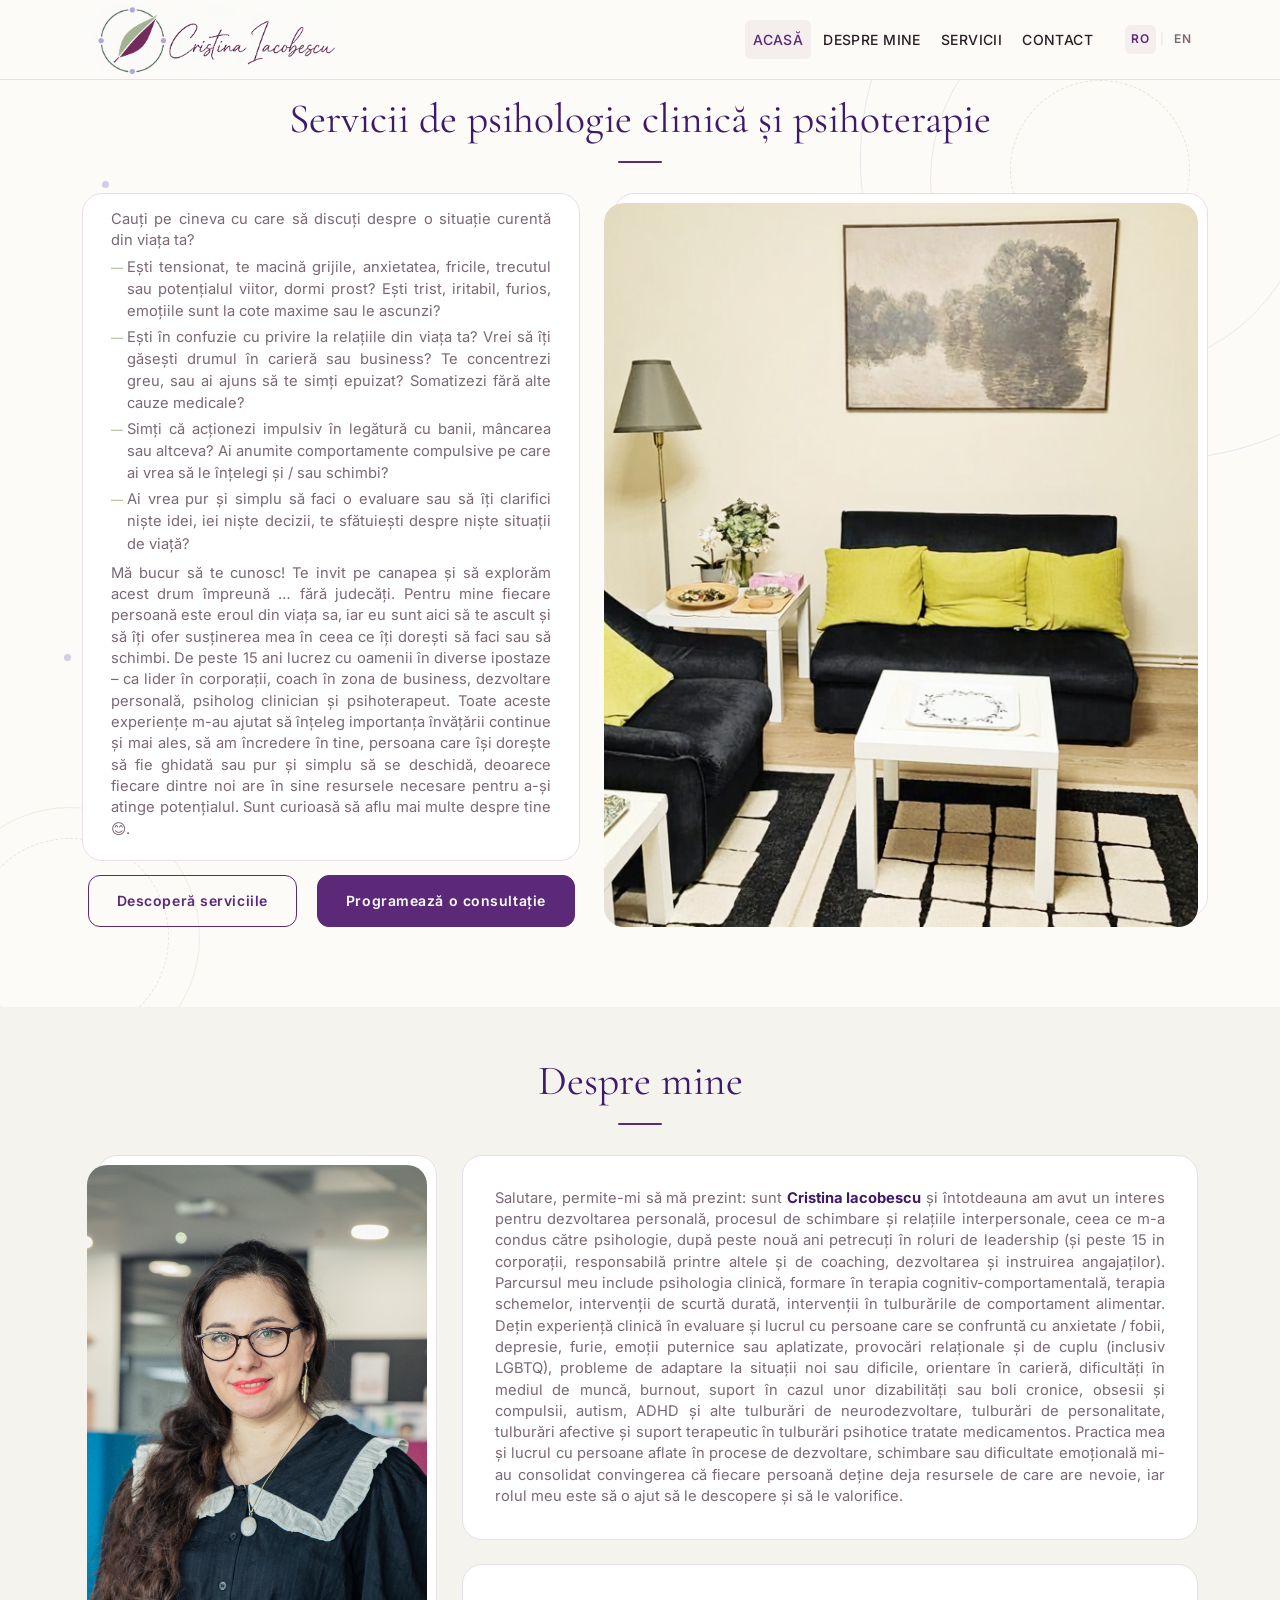
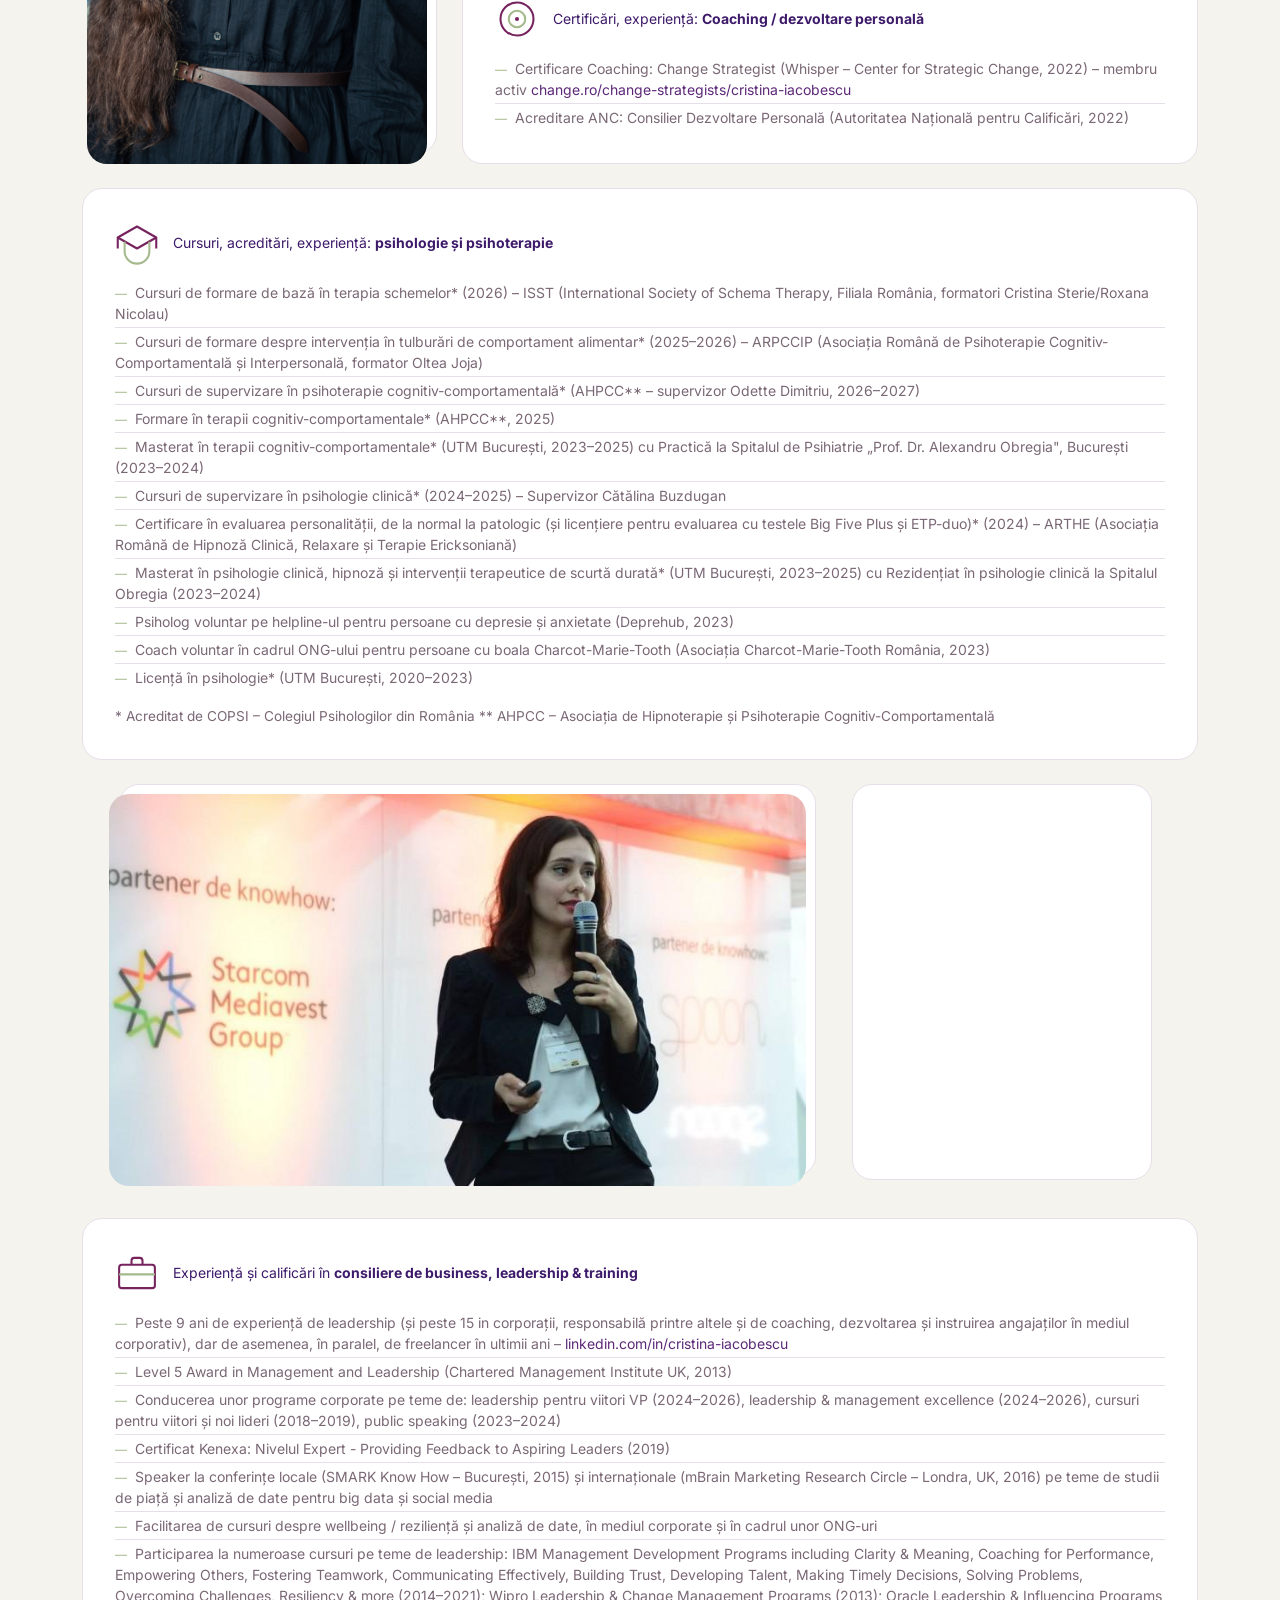
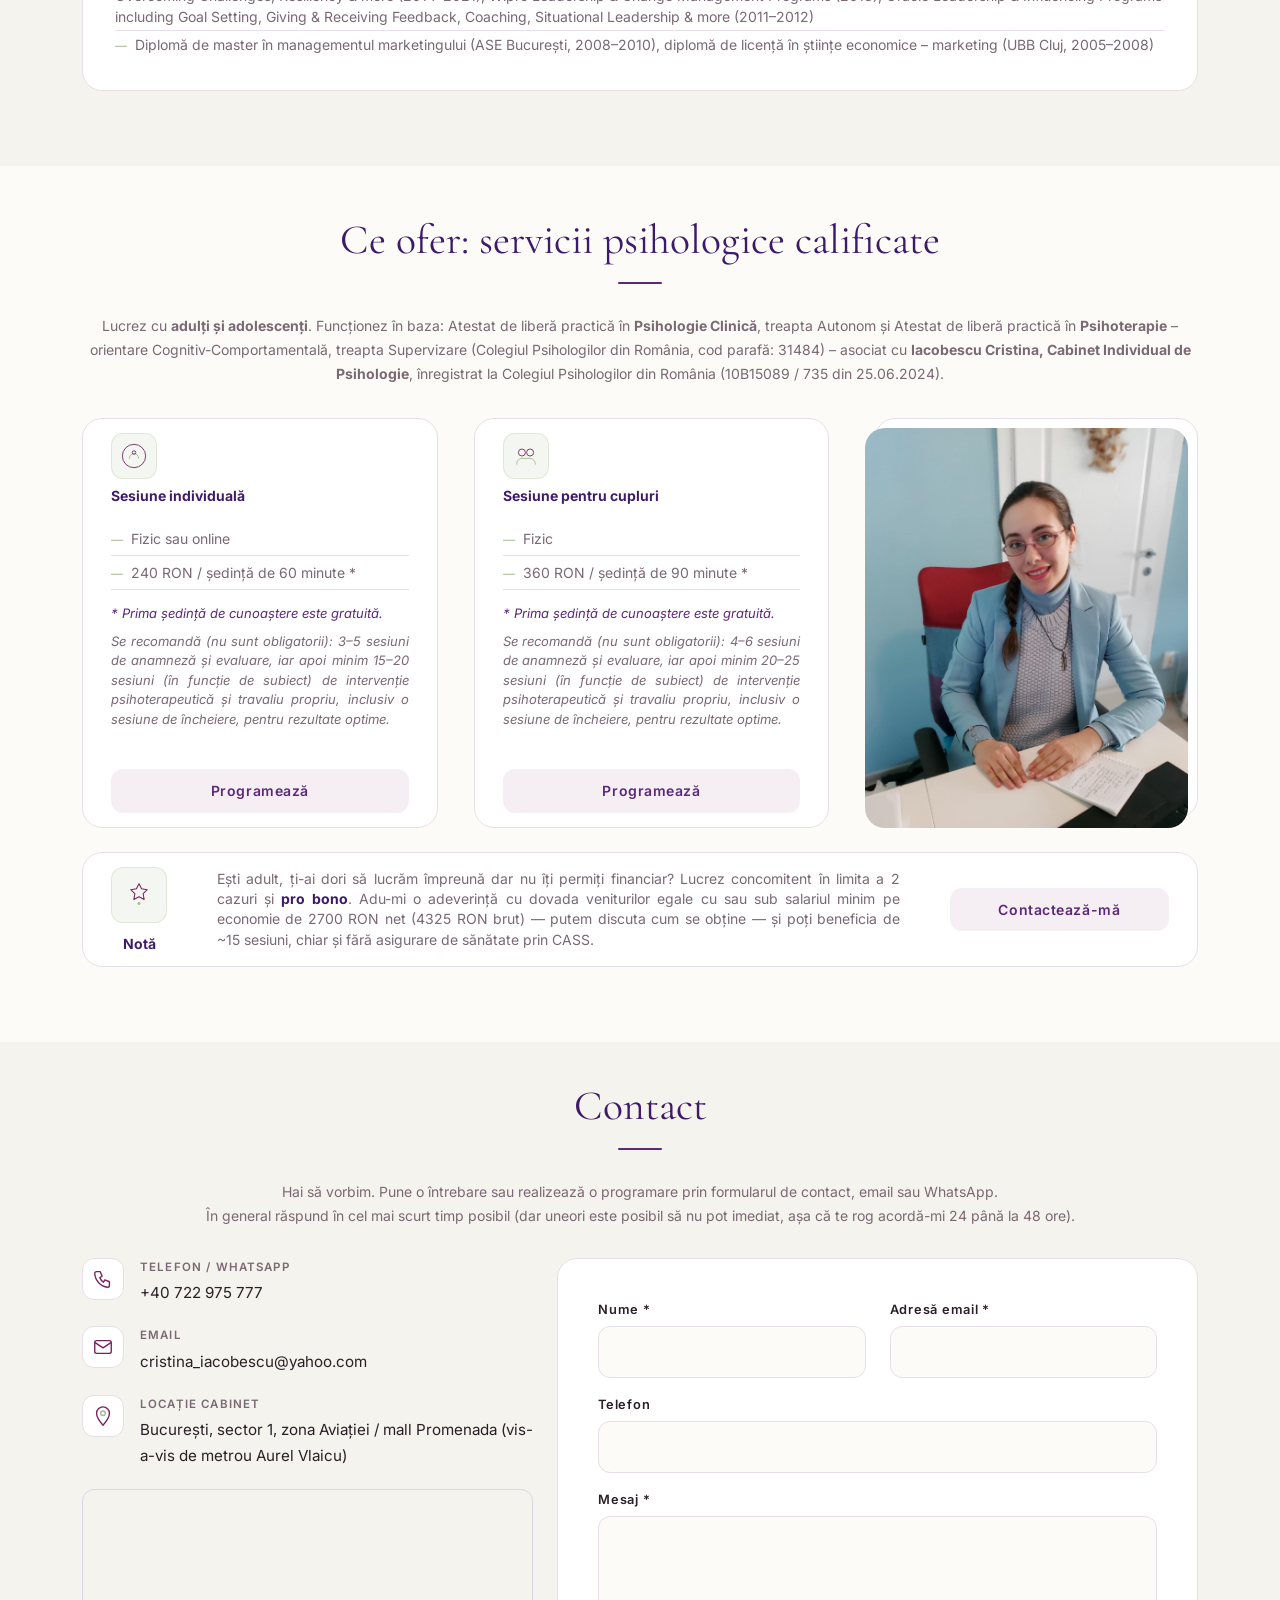
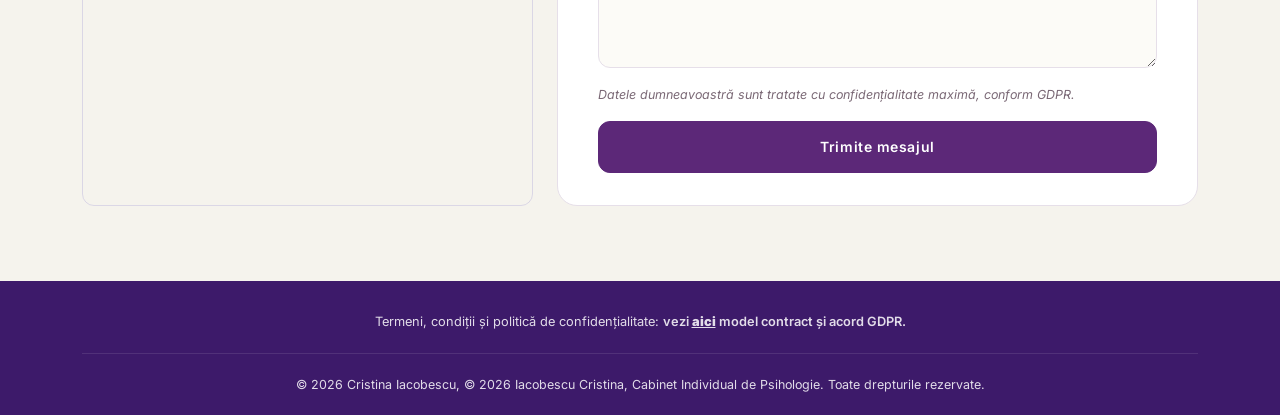
==== index.html @ 16b780fa "update" ====
<!DOCTYPE html>
<html lang="ro">
<head>
  <meta charset="UTF-8" />
  <meta name="viewport" content="width=device-width, initial-scale=1.0" />
  <meta name="description" content="Cristina Iacobescu — Psiholog Clinician & Psihoterapeut. Psihologie clinică, psihoterapie cognitiv-comportamentală, consiliere și evaluare psihologică." />
  <title>Cristina Iacobescu — Psiholog Clinician & Psihoterapeut</title>
  <link rel="preconnect" href="https://fonts.googleapis.com" />
  <link rel="preconnect" href="https://fonts.gstatic.com" crossorigin />
  <link href="https://fonts.googleapis.com/css2?family=Cormorant+Garamond:ital,wght@0,300;0,400;0,600;1,300;1,400&family=Inter:wght@300;400;500;600;700;800&display=swap" rel="stylesheet" />
  <link href="https://cdn.jsdelivr.net/npm/bootstrap@5.3.3/dist/css/bootstrap.min.css" rel="stylesheet" />
  <link rel="stylesheet" href="styles.css" />
</head>
<body data-lang="ro">

  <!-- ======== NAVBAR ======== -->
  <nav class="navbar navbar-expand-lg ci-navbar fixed-top" id="mainNav" aria-label="Main navigation">
    <div class="container">
      <!-- Brand -->
      <a class="navbar-brand ci-brand" href="#home" aria-label="Cristina Iacobescu — Home">
        <img src="pics/logo.png" alt="Cristina Iacobescu" class="ci-nav-logo" width="260" height="72" />
      </a>

      <!-- Mobile toggler -->
      <button class="navbar-toggler" type="button" data-bs-toggle="collapse"
              data-bs-target="#navMenu" aria-controls="navMenu"
              aria-expanded="false" aria-label="Toggle navigation">
        <span class="toggler-bar"></span>
        <span class="toggler-bar"></span>
        <span class="toggler-bar"></span>
      </button>

      <!-- Language switcher (mobile only, outside collapse) -->
      <div class="ci-lang-switcher ci-lang-switcher--mobile d-lg-none" role="group" aria-label="Language switcher">
        <button class="ci-lang-btn active" data-lang-target="ro" aria-pressed="true">RO</button>
        <span class="ci-lang-sep" aria-hidden="true">|</span>
        <button class="ci-lang-btn" data-lang-target="en" aria-pressed="false">EN</button>
      </div>

      <!-- Nav links -->
      <div class="collapse navbar-collapse" id="navMenu">
        <ul class="navbar-nav ms-auto align-items-lg-center gap-lg-1">
          <li class="nav-item"><a class="nav-link" href="#home" data-ro="Acasă" data-en="Home">Acasă</a></li>
          <li class="nav-item"><a class="nav-link" href="#about" data-ro="Despre Mine" data-en="About Me">Despre Mine</a></li>
          <li class="nav-item"><a class="nav-link" href="#services" data-ro="Servicii" data-en="Services">Servicii</a></li>
          <li class="nav-item"><a class="nav-link" href="#contact" data-ro="Contact" data-en="Contact">Contact</a></li>
        </ul>

        <!-- Language switcher (desktop only, inside collapse) -->
        <div class="ci-lang-switcher ms-lg-4 mt-3 mt-lg-0 d-none d-lg-flex" role="group" aria-label="Language switcher">
          <button class="ci-lang-btn active" data-lang-target="ro" aria-pressed="true">RO</button>
          <span class="ci-lang-sep" aria-hidden="true">|</span>
          <button class="ci-lang-btn" data-lang-target="en" aria-pressed="false">EN</button>
        </div>
      </div>
    </div>
  </nav>

  <!-- ======== HERO ======== -->
  <section id="home" class="ci-hero" aria-labelledby="heroHeading">
    <div class="ci-hero-bg-circles" aria-hidden="true">
      <span class="ci-circle ci-circle--lg"></span>
      <span class="ci-circle ci-circle--md"></span>
      <span class="ci-circle ci-circle--sm"></span>
      <span class="ci-dot ci-dot--1"></span>
      <span class="ci-dot ci-dot--2"></span>
      <span class="ci-dot ci-dot--3"></span>
      <span class="ci-dot ci-dot--4"></span>
    </div>

    <div class="container ci-hero-inner">
      <!-- Heading + divider (same pattern as other sections) -->
      <div class="ci-section-header text-center">
        <h1 class="ci-hero-tagline" id="heroHeading" data-ro="Servicii de psihologie clinică și psihoterapie" data-en="Clinical Psychology and Psychotherapy Services">Servicii de psihologie clinică și psihoterapie</h1>
        <div class="ci-section-divider" aria-hidden="true"></div>
      </div>

      <div class="row justify-content-center mt-0 ci-hero-row">
        <!-- Office photo — stretches to fill the full height of the left column (card + buttons) -->
        <div class="col-12 order-lg-2 d-flex flex-column ci-hero-photo-col" style="padding-top: 10px;">
          <div class="ci-portrait-wrap ci-portrait-wrap--wide ci-portrait-wrap--match ci-hero-photo-wrap flex-grow-1">
            <img
              src="pics/cabi/Cabinet_1 copy.jpg"
              alt="Cabinetul de psihologie Cristina Iacobescu — spațiu de consiliere"
              class="ci-portrait ci-portrait--color"
              width="400"
              loading="eager"
            />
            <span class="ci-portrait-ring" aria-hidden="true"></span>
          </div>
        </div>

        <!-- Text card + buttons in same column so photo height spans both -->
        <div class="col-12 order-lg-1 d-flex flex-column ci-hero-text-col">
          <div class="ci-card text-start flex-grow-1 ci-hero-card">
            <div class="ci-hero-text" lang="ro" data-lang-block="ro">
              <p>Cauți pe cineva cu care să discuți despre o situație curentă din viața ta?</p>
              <ul class="ci-hero-list">
                <li>Ești tensionat, te macină grijile, anxietatea, fricile, trecutul sau potențialul viitor, dormi prost? Ești trist, iritabil, furios, emoțiile sunt la cote maxime sau le ascunzi?</li>
                <li>Ești în confuzie cu privire la relațiile din viața ta? Vrei să îți găsești drumul în carieră sau business? Te concentrezi greu, sau ai ajuns să te simți epuizat? Somatizezi fără alte cauze medicale?</li>
                <li>Simți că acționezi impulsiv în legătură cu banii, mâncarea sau altceva? Ai anumite comportamente compulsive pe care ai vrea să le înțelegi și / sau schimbi?</li>
                <li>Ai vrea pur și simplu să faci o evaluare sau să îți clarifici niște idei, iei niște decizii, te sfătuiești despre niște situații de viață?</li>
              </ul>
              <p class="mt-3">Mă bucur să te cunosc! Te invit pe canapea și să explorăm acest drum împreună … fără judecăți. Pentru mine fiecare persoană este eroul din viața sa, iar eu sunt aici să te ascult și să îți ofer susținerea mea în ceea ce îți dorești să faci sau să schimbi. De peste 15 ani lucrez cu oamenii în diverse ipostaze – ca lider în corporații, coach în zona de business, dezvoltare personală, psiholog clinician și psihoterapeut. Toate aceste experiențe m-au ajutat să înțeleg importanța învățării continue și mai ales, să am încredere în tine, persoana care își dorește să fie ghidată sau pur și simplu să se deschidă, deoarece fiecare dintre noi are în sine resursele necesare pentru a-și atinge potențialul. Sunt curioasă să aflu mai multe despre tine 😊.</p>
            </div>
            <div class="ci-hero-text" lang="en" data-lang-block="en" style="display:none">
              <p>Looking for someone to talk to about a current situation in your life?</p>
              <ul class="ci-hero-list">
                <li>Are you tense, weighed down by worries, anxiety, fears, the past or a potential future, sleeping badly? Are you sad, irritable, angry, are your emotions running at their peak or do you hide them?</li>
                <li>Are you confused about the relationships in your life? Do you want to find your way in your career or business? Do you find it hard to concentrate, or have you ended up feeling exhausted? Do you experience physical symptoms with no other medical cause?</li>
                <li>Do you feel you act impulsively with money, food or something else? Do you have certain compulsive behaviours you would like to understand and / or change?</li>
                <li>Would you simply like to do an assessment or clarify some ideas, make some decisions, or get advice about some life situations?</li>
              </ul>
              <p class="mt-3">I'm delighted to meet you! I invite you to take a seat on the couch and let's explore this journey together … without judgement. For me, every person is the hero of their own life, and I am here to listen to you and offer my support in whatever you wish to do or change. For over 15 years I have been working with people in various roles – as a corporate leader, business coach, personal development coach, clinical psychologist and psychotherapist. All these experiences have helped me understand the importance of continuous learning and, above all, to have faith in you, the person who wants to be guided or simply to open up, because each of us already holds within ourselves the resources needed to reach our potential. I'm curious to learn more about you 😊.</p>
            </div>
          </div>
          <div class="ci-hero-actions text-center" style="margin-top:14px">
            <a href="#services" class="ci-btn ci-btn--ghost" data-ro="Descoperă serviciile" data-en="Explore services">Descoperă serviciile</a>
            <a href="#contact" class="ci-btn ci-btn--primary ms-3" data-ro="Programează o consultație" data-en="Book a Consultation">Programează o consultație</a>
          </div>
        </div>
      </div>
    </div>

    <!-- Decorative compass tick marks -->
    <div class="ci-compass-ring" aria-hidden="true"></div>
  </section>

  <!-- ======== ABOUT ======== -->
  <section id="about" class="ci-section ci-section--light" aria-labelledby="aboutHeading">
    <div class="container">
      <div class="ci-section-header text-center">
        <h2 id="aboutHeading" data-ro="Despre mine" data-en="About Me">Despre mine</h2>
        <div class="ci-section-divider" aria-hidden="true"></div>
      </div>

      <div class="row gy-4 align-items-start align-items-md-stretch">
        <!-- Portrait photo -->
        <div class="col-12 col-md-4 col-lg-4 text-center order-1 order-md-1 d-md-flex flex-md-column align-items-md-center">
          <div class="ci-portrait-wrap ci-portrait-wrap--ring-top ci-portrait-wrap--full-mobile ci-portrait-wrap--match-md">
            <img
              src="pics/me/MCC Photo Shoot-240221IMG_0291-Enhanced-NR.jpg"
              alt="Cristina Iacobescu — psiholog clinician și psihoterapeut"
              class="ci-portrait ci-portrait--color"
              width="400"
              loading="lazy"
            />
            <span class="ci-portrait-ring" aria-hidden="true"></span>
          </div>
        </div>

        <!-- Intro card + coaching card (right column) -->
        <div class="col-12 col-md-8 col-lg-8 order-2 order-md-2 d-md-flex flex-md-column align-items-md-center">
          <div class="ci-card">
            <p class="ci-card-body" lang="ro" data-lang-block="ro">Salutare, permite-mi să mă prezint: sunt <strong style="color: var(--ci-plum);">Cristina Iacobescu</strong> și întotdeauna am avut un interes pentru dezvoltarea personală, procesul de schimbare și relațiile interpersonale, ceea ce m-a condus către psihologie, după peste nouă ani petrecuți în roluri de leadership (și peste 15 in corporații, responsabilă printre altele și de coaching, dezvoltarea și instruirea angajaților). Parcursul meu include psihologia clinică, formare în terapia cognitiv-comportamentală, terapia schemelor, intervenții de scurtă durată, intervenții în tulburările de comportament alimentar. Dețin experiență clinică în evaluare și lucrul cu persoane care se confruntă cu anxietate / fobii, depresie, furie, emoții puternice sau aplatizate, provocări relaționale și de cuplu (inclusiv LGBTQ), probleme de adaptare la situații noi sau dificile, orientare în carieră, dificultăți în mediul de muncă, burnout, suport în cazul unor dizabilități sau boli cronice, obsesii și compulsii, autism, ADHD și alte tulburări de neurodezvoltare, tulburări de personalitate, tulburări afective și suport terapeutic în tulburări psihotice tratate medicamentos. Practica mea și lucrul cu persoane aflate în procese de dezvoltare, schimbare sau dificultate emoțională mi-au consolidat convingerea că fiecare persoană deține deja resursele de care are nevoie, iar rolul meu este să o ajut să le descopere și să le valorifice.</p>
            <p class="ci-card-body" lang="en" data-lang-block="en" style="display:none">Hello, allow me to introduce myself: I am <strong style="color: var(--ci-plum);">Cristina Iacobescu</strong>, and I have always had a deep interest in personal development, the process of change and interpersonal relationships — an interest that led me to psychology after more than nine years in leadership roles (and over 15 years in the corporate world, where I was responsible, among other things, for coaching, employee development and training). My background includes clinical psychology, training in cognitive-behavioural therapy, schema therapy, short-term interventions, and interventions for eating disorders. I hold clinical experience in assessment and working with people facing anxiety / phobias, depression, anger, intense or flattened emotions, relationship and couple challenges (including LGBTQ), difficulties adapting to new or challenging situations, career guidance, workplace difficulties, burnout, support in living with disabilities or chronic illness, obsessions and compulsions, autism, ADHD and other neurodevelopmental disorders, personality disorders, affective disorders, and therapeutic support in medically treated psychotic disorders. My practice and my work with people going through processes of growth, change or emotional difficulty have reinforced my belief that every person already holds within themselves the resources they need — and that my role is to help them discover and make the most of those resources.</p>

          </div>

          <!-- Coaching / personal development (separate card, right column under intro) -->
          <div class="ci-card ci-card--info mt-4">
            <div class="ci-card-head">
              <div class="ci-card-icon" aria-hidden="true">
                <svg viewBox="0 0 32 32" fill="none"><circle cx="16" cy="16" r="12" stroke="#76235E" stroke-width="1.5"/><circle cx="16" cy="16" r="6" stroke="#A4B98C" stroke-width="1.5"/><circle cx="16" cy="16" r="1.5" fill="#76235E"/></svg>
              </div>
              <h3><span data-lang-block="ro">Certificări, experiență: <strong>Coaching / dezvoltare personală</strong></span><span data-lang-block="en" style="display:none">Certifications, experience: <strong>Coaching / personal development</strong></span></h3>
            </div>
            <ul class="ci-list">
              <li><span data-lang-block="ro">Certificare Coaching: Change Strategist (Whisper – Center for Strategic Change, 2022) – membru activ</span><span data-lang-block="en" style="display:none">Coaching certification: Change Strategist (Whisper – Center for Strategic Change, 2022) – active member</span> <a href="https://change.ro/change-strategists/cristina-iacobescu/" target="_blank" rel="noopener noreferrer">change.ro/change-strategists/cristina-iacobescu</a></li>
              <li><span data-lang-block="ro">Acreditare ANC: Consilier Dezvoltare Personală (Autoritatea Națională pentru Calificări, 2022)</span><span data-lang-block="en" style="display:none">ANC accreditation: Personal Development Counsellor (National Authority for Qualifications, 2022)</span></li>
            </ul>
          </div>
        </div>

        <!-- Certifications, courses & experience — full width -->
        <div class="col-12 order-4 order-md-3">
          <div class="ci-card ci-card--info">
            <!-- Icon + title on one line -->
            <div class="ci-card-head">
              <div class="ci-card-icon" aria-hidden="true">
                <svg viewBox="0 0 32 32" fill="none"><path d="M16 4L2 12l14 8 14-8-14-8z" stroke="#76235E" stroke-width="1.5" stroke-linejoin="round"/><path d="M2 12v8M30 12v8" stroke="#76235E" stroke-width="1.5"/><path d="M7 15v7a9 9 0 0018 0v-7" stroke="#A4B98C" stroke-width="1.5" stroke-linejoin="round"/></svg>
              </div>
              <h3><span data-lang-block="ro">Cursuri, acreditări, experiență: <strong>psihologie și psihoterapie</strong></span><span data-lang-block="en" style="display:none">Courses, accreditations, experience: <strong>Psychology and Psychotherapy</strong></span></h3>
            </div>

            <!-- Psychology -->
            <ul class="ci-list">
              <li><span data-lang-block="ro">Cursuri de formare de bază în terapia schemelor* (2026) – ISST (International Society of Schema Therapy, Filiala România, formatori Cristina Sterie/Roxana Nicolau)</span><span data-lang-block="en" style="display:none">Basic training courses in Schema Therapy* (2026) – ISST (International Society of Schema Therapy, Romania Branch, trainers Cristina Sterie/Roxana Nicolau)</span></li>
              <li><span data-lang-block="ro">Cursuri de formare despre intervenția în tulburări de comportament alimentar* (2025–2026) – ARPCCIP (Asociația Română de Psihoterapie Cognitiv-Comportamentală și Interpersonală, formator Oltea Joja)</span><span data-lang-block="en" style="display:none">Training courses on interventions for eating disorders* (2025–2026) – ARPCCIP (Romanian Association of Cognitive-Behavioural and Interpersonal Psychotherapy, trainer Oltea Joja)</span></li>
              <li><span data-lang-block="ro">Cursuri de supervizare în psihoterapie cognitiv-comportamentală* (AHPCC** – supervizor Odette Dimitriu, 2026–2027)</span><span data-lang-block="en" style="display:none">Supervision in Cognitive-Behavioural Psychotherapy* (AHPCC** – supervisor Odette Dimitriu, 2026–2027)</span></li>
              <li><span data-lang-block="ro">Formare în terapii cognitiv-comportamentale* (AHPCC**, 2025)</span><span data-lang-block="en" style="display:none">Training in Cognitive-Behavioural Therapies* (AHPCC**, 2025)</span></li>
              <li><span data-lang-block="ro">Masterat în terapii cognitiv-comportamentale* (UTM București, 2023–2025) cu Practică la Spitalul de Psihiatrie „Prof. Dr. Alexandru Obregia", București (2023–2024)</span><span data-lang-block="en" style="display:none">Master's degree in Cognitive-Behavioural Therapies* (UTM Bucharest, 2023–2025) with a placement at "Prof. Dr. Alexandru Obregia" Psychiatric Hospital, Bucharest (2023–2024)</span></li>
              <li><span data-lang-block="ro">Cursuri de supervizare în psihologie clinică* (2024–2025) – Supervizor Cătălina Buzdugan</span><span data-lang-block="en" style="display:none">Supervision in Clinical Psychology* (2024–2025) – supervisor Cătălina Buzdugan</span></li>
              <li><span data-lang-block="ro">Certificare în evaluarea personalității, de la normal la patologic (și licențiere pentru evaluarea cu testele Big Five Plus și ETP-duo)* (2024) – ARTHE (Asociația Română de Hipnoză Clinică, Relaxare și Terapie Ericksoniană)</span><span data-lang-block="en" style="display:none">Certification in personality assessment, from normal to pathological (and licensing for assessment with the Big Five Plus and ETP-duo tests)* (2024) – ARTHE (Romanian Association of Clinical Hypnosis, Relaxation and Ericksonian Therapy)</span></li>
              <li><span data-lang-block="ro">Masterat în psihologie clinică, hipnoză și intervenții terapeutice de scurtă durată* (UTM București, 2023–2025) cu Rezidențiat în psihologie clinică la Spitalul Obregia (2023–2024)</span><span data-lang-block="en" style="display:none">Master's degree in Clinical Psychology, Hypnosis and Short-Term Therapeutic Interventions* (UTM Bucharest, 2023–2025) with a Clinical Psychology residency at Obregia Hospital (2023–2024)</span></li>
              <li><span data-lang-block="ro">Psiholog voluntar pe helpline-ul pentru persoane cu depresie și anxietate (Deprehub, 2023)</span><span data-lang-block="en" style="display:none">Volunteer psychologist on the helpline for people with depression and anxiety (Deprehub, 2023)</span></li>
              <li><span data-lang-block="ro">Coach voluntar în cadrul ONG-ului pentru persoane cu boala Charcot-Marie-Tooth (Asociația Charcot-Marie-Tooth România, 2023)</span><span data-lang-block="en" style="display:none">Volunteer coach for the NGO supporting people with Charcot-Marie-Tooth disease (Charcot-Marie-Tooth Association Romania, 2023)</span></li>
              <li><span data-lang-block="ro">Licență în psihologie* (UTM București, 2020–2023)</span><span data-lang-block="en" style="display:none">Bachelor's degree in Psychology* (UTM Bucharest, 2020–2023)</span></li>
            </ul>
            <p class="ci-card-body mt-3" style="font-size:0.85rem;color:var(--ci-text-muted);">
              <span data-lang-block="ro">* Acreditat de COPSI – Colegiul Psihologilor din România<br class="ci-footnote-break"> ** AHPCC – Asociația de Hipnoterapie și Psihoterapie Cognitiv-Comportamentală</span>
              <span data-lang-block="en" style="display:none">* accredited by COPSI – Romanian College of Psychologists<br class="ci-footnote-break"> ** AHPCC – Association of Hypnotherapy and Cognitive-Behavioural Psychotherapy</span>
            </p>
          </div>
        </div>

        <!-- Badge (left) — framed like a portrait -->
        <div class="col-12 col-md-4 d-flex align-items-start order-3 order-md-5 justify-content-center justify-content-md-start align-items-md-start">
          <div class="ci-portrait-wrap ci-portrait-wrap--ring-top ci-badge-wrap">
            <iframe
              src="https://www.verificapsiholog.ro/api/psiholog-badge/31484"
              width="300"
              height="396"
              frameborder="0"
              scrolling="no"
              title="Psiholog activ – Iacobescu Cristina"
              style="border:none;border-radius:var(--ci-radius-lg);overflow:hidden;max-width:100%;display:block;position:relative;z-index:1;"
              loading="lazy"
            ></iframe>
            <span class="ci-portrait-ring" aria-hidden="true"></span>
          </div>
        </div>

        <!-- Second portrait photo — natural size, right-aligned, rounded corners -->
        <div class="col-12 col-md-8 align-items-start order-5 order-md-4" style="text-align:left;">
          <div class="ci-portrait-wrap ci-portrait-wrap--ring-top ci-landscape-wrap" style="max-width:697px;">
            <img
              src="pics/me/1711135447529.jpg"
              alt="Cristina Iacobescu — consiliere business, leadership și training"
              class="ci-portrait ci-portrait--color"
              width="400"
              loading="lazy"
            />
            <span class="ci-portrait-ring" aria-hidden="true"></span>
          </div>
        </div>

        <!-- Business, leadership & training (separate card) -->
        <div class="col-12 align-self-start order-6 order-md-6">
          <div class="ci-card ci-card--info">
            <div class="ci-card-head">
              <div class="ci-card-icon" aria-hidden="true">
                <svg viewBox="0 0 32 32" fill="none"><rect x="3" y="10" width="26" height="17" rx="2" stroke="#76235E" stroke-width="1.5"/><path d="M12 10V7a2 2 0 012-2h4a2 2 0 012 2v3" stroke="#76235E" stroke-width="1.5"/><path d="M3 17h26" stroke="#A4B98C" stroke-width="1.5"/></svg>
              </div>
              <h3><span data-lang-block="ro">Experiență și calificări în <strong>consiliere de business, leadership &amp; training</strong></span><span data-lang-block="en" style="display:none">Experience and qualifications in <strong>business, leadership &amp; training counselling</strong></span></h3>
            </div>

            <ul class="ci-list">
              <li><span data-lang-block="ro">Peste 9 ani de experiență de leadership (și peste 15 in corporații, responsabilă printre altele și de coaching, dezvoltarea și instruirea angajaților în mediul corporativ), dar de asemenea, în paralel, de freelancer în ultimii ani</span><span data-lang-block="en" style="display:none">Over 9 years of leadership experience (and over 15 years in the corporate world, where I was responsible, among other things, for coaching, employee development and training), and in parallel, as a freelancer in recent years</span> – <a href="https://www.linkedin.com/in/cristina-iacobescu/" target="_blank" rel="noopener noreferrer">linkedin.com/in/cristina-iacobescu</a></li>
              <li>Level 5 Award in Management and Leadership (Chartered Management Institute UK, 2013)</li>
              <li><span data-lang-block="ro">Conducerea unor programe corporate pe teme de: leadership pentru viitori VP (2024–2026), leadership &amp; management excellence (2024–2026), cursuri pentru viitori și noi lideri (2018–2019), public speaking (2023–2024)</span><span data-lang-block="en" style="display:none">Leading corporate programmes on: leadership for future VPs (2024–2026), leadership &amp; management excellence (2024–2026), courses for future and new leaders (2018–2019), public speaking (2023–2024)</span></li>
              <li><span data-lang-block="ro">Certificat Kenexa: Nivelul Expert - Providing Feedback to Aspiring Leaders (2019)</span><span data-lang-block="en" style="display:none">Kenexa certificate: Expert Level - Providing Feedback to Aspiring Leaders (2019)</span></li>
              <li><span data-lang-block="ro">Speaker la conferințe locale (SMARK Know How – București, 2015) și internaționale (mBrain Marketing Research Circle – Londra, UK, 2016) pe teme de studii de piață și analiză de date pentru big data și social media</span><span data-lang-block="en" style="display:none">Speaker at local (SMARK Know How – Bucharest, 2015) and international conferences (mBrain Marketing Research Circle – London, UK, 2016) on market research and data analysis for big data and social media</span></li>
              <li><span data-lang-block="ro">Facilitarea de cursuri despre wellbeing / reziliență și analiză de date, în mediul corporate și în cadrul unor ONG-uri</span><span data-lang-block="en" style="display:none">Facilitating courses on wellbeing / resilience and data analysis, in corporate settings and for NGOs</span></li>
              <li><span data-lang-block="ro">Participarea la numeroase cursuri pe teme de leadership:</span><span data-lang-block="en" style="display:none">Participation in numerous leadership courses:</span> IBM Management Development Programs including Clarity &amp; Meaning, Coaching for Performance, Empowering Others, Fostering Teamwork, Communicating Effectively, Building Trust, Developing Talent, Making Timely Decisions, Solving Problems, Overcoming Challenges, Resiliency &amp; more (2014–2021); Wipro Leadership &amp; Change Management Programs (2013); Oracle Leadership &amp; Influencing Programs including Goal Setting, Giving &amp; Receiving Feedback, Coaching, Situational Leadership &amp; more (2011–2012)</li>
              <li><span data-lang-block="ro">Diplomă de master în managementul marketingului (ASE București, 2008–2010), diplomă de licență în științe economice – marketing (UBB Cluj, 2005–2008)</span><span data-lang-block="en" style="display:none">Master's degree in Marketing Management (Bucharest University of Economic Studies, 2008–2010), bachelor's degree in Economic Sciences – Marketing (Babeș-Bolyai University, Cluj, 2005–2008)</span></li>
            </ul>
          </div>
        </div>


      </div>
    </div>
  </section>

  <!-- ======== SERVICES ======== -->
  <section id="services" class="ci-section" aria-labelledby="servicesHeading">
    <div class="container">
      <div class="ci-section-header text-center">
        <h2 id="servicesHeading" data-ro="Ce ofer: servicii psihologice calificate" data-en="What I Offer: Qualified Psychological Services">Ce ofer: servicii psihologice calificate</h2>
        <div class="ci-section-divider" aria-hidden="true"></div>
        <p class="ci-section-intro" data-lang-block="ro">Lucrez cu <strong>adulți și adolescenți</strong>. Funcționez în baza: Atestat de liberă practică în <strong>Psihologie Clinică</strong>, treapta Autonom și Atestat de liberă practică în <strong>Psihoterapie</strong> – orientare Cognitiv-Comportamentală, treapta Supervizare (Colegiul Psihologilor din România, cod parafă: 31484) – asociat cu <strong>Iacobescu Cristina, Cabinet Individual de Psihologie</strong>, înregistrat la Colegiul Psihologilor din România (10B15089 / 735 din 25.06.2024).</p>
        <p class="ci-section-intro" data-lang-block="en" style="display:none">I work with <strong>adults and adolescents</strong>. I practice under: Licence to practise <strong>Clinical Psychology</strong>, Autonomous Level, and Licence to practise <strong>Psychotherapy</strong> – Cognitive-Behavioural orientation, Supervision Level (Romanian Board of Psychologists, stamp code: 31484) – affiliated with <strong>Iacobescu Cristina, Individual Psychology Practice</strong>, registered with the Romanian Board of Psychologists (10B15089 / 735, 25.06.2024).</p>
      </div>

      <div class="row gy-4 mt-2 align-items-stretch ci-services-row">

        <!-- Card 1 — Sesiune individuală -->
        <div class="col-12 col-lg-4 ci-services-price-col order-1">
          <div class="ci-service-card h-100">
            <div class="ci-service-icon" aria-hidden="true">
              <svg viewBox="0 0 48 48" fill="none"><circle cx="24" cy="24" r="20" stroke="#76235E" stroke-width="1.5"/><path d="M16 28c0-4.418 3.582-8 8-8s8 3.582 8 8" stroke="#A4B98C" stroke-width="1.5" stroke-linecap="round"/><circle cx="24" cy="18" r="3" stroke="#76235E" stroke-width="1.5"/></svg>
            </div>
            <h3 class="ci-service-title" data-ro="Sesiune individuală" data-en="Individual Session">Sesiune individuală</h3>
            <ul class="ci-list" style="margin-top:8px">
              <li data-ro="Fizic sau online" data-en="In person or online">Fizic sau online</li>
              <li data-ro="240 RON / ședință de 60 minute *" data-en="240 RON / 60-minute session *">240 RON / ședință de 60 minute *</li>
              <li class="ci-price-note" data-ro="* Prima ședință de cunoaștere este gratuită." data-en="* The first introductory session is free.">* Prima ședință de cunoaștere este gratuită.</li>
              <li class="ci-price-note" data-ro="Se recomandă (nu sunt obligatorii): 3⁠–⁠5 sesiuni de anamneză și evaluare, iar apoi minim 15⁠–⁠20 sesiuni (în funcție de subiect) de intervenție psihoterapeutică și travaliu propriu, inclusiv o sesiune de încheiere, pentru rezultate optime." data-en="Recommendation (not mandatory): 3⁠–⁠5 anamnesis and assessment sessions are useful, followed by a minimum of 15⁠–⁠20 psychotherapeutic intervention sessions and self-work (depending on the topic, including a closing session) for optimal results.">Se recomandă (nu sunt obligatorii): 3⁠–⁠5 sesiuni de anamneză și evaluare, iar apoi minim 15⁠–⁠20 sesiuni (în funcție de subiect) de intervenție psihoterapeutică și travaliu propriu, inclusiv o sesiune de încheiere, pentru rezultate optime.</li>
            </ul>
            <a href="#contact" class="ci-btn ci-btn--soft mt-auto" data-ro="Programează" data-en="Book now">Programează</a>
          </div>
        </div>

        <!-- Card 2 — Sesiune pentru cupluri -->
        <div class="col-12 col-lg-4 ci-services-price-col order-2">
          <div class="ci-service-card h-100">
            <div class="ci-service-icon" aria-hidden="true">
              <svg viewBox="0 0 48 48" fill="none"><circle cx="17" cy="18" r="6" stroke="#76235E" stroke-width="1.5"/><circle cx="31" cy="18" r="6" stroke="#76235E" stroke-width="1.5"/><path d="M8 38c0-5.523 4.029-10 9-10h14c4.971 0 9 4.477 9 10" stroke="#A4B98C" stroke-width="1.5" stroke-linecap="round"/></svg>
            </div>
            <h3 class="ci-service-title" data-ro="Sesiune pentru cupluri" data-en="Couples Session">Sesiune pentru cupluri</h3>
            <ul class="ci-list" style="margin-top:8px">
              <li data-ro="Fizic" data-en="In person">Fizic</li>
              <li data-ro="360 RON / ședință de 90 minute *" data-en="360 RON / 90-minute session *">360 RON / ședință de 90 minute *</li>
              <li class="ci-price-note" data-ro="* Prima ședință de cunoaștere este gratuită." data-en="* The first introductory session is free.">* Prima ședință de cunoaștere este gratuită.</li>
              <li class="ci-price-note" data-ro="Se recomandă (nu sunt obligatorii): 4⁠–⁠6 sesiuni de anamneză și evaluare, iar apoi minim 20⁠–⁠25 sesiuni (în funcție de subiect) de intervenție psihoterapeutică și travaliu propriu, inclusiv o sesiune de încheiere, pentru rezultate optime." data-en="Recommendation (not mandatory): 4⁠–⁠6 anamnesis and assessment sessions are useful, followed by a minimum of 20⁠–⁠25 psychotherapeutic intervention sessions and self-work (depending on the topic, including a closing session) for optimal results.">Se recomandă (nu sunt obligatorii): 4⁠–⁠6 sesiuni de anamneză și evaluare, iar apoi minim 20⁠–⁠25 sesiuni (în funcție de subiect) de intervenție psihoterapeutică și travaliu propriu, inclusiv o sesiune de încheiere, pentru rezultate optime.</li>
            </ul>
            <a href="#contact" class="ci-btn ci-btn--soft mt-auto" data-ro="Programează" data-en="Book now">Programează</a>
          </div>
        </div>

        <!-- Card 3 — Notă (pro bono) -->
        <div class="col-12 col-lg-12 ci-services-nota-col order-4">
          <div class="ci-service-card h-100 ci-service-card--nota">
            <div class="ci-nota-col-header">
              <div class="ci-service-icon" aria-hidden="true">
                <svg viewBox="0 0 48 48" fill="none"><path d="M24 8l3.6 7.3 8.1 1.2-5.85 5.7 1.38 8.05L24 26.5l-7.23 3.75 1.38-8.05L12.3 16.5l8.1-1.2z" stroke="#76235E" stroke-width="1.5" stroke-linejoin="round"/><circle cx="24" cy="36" r="2" fill="#A4B98C"/></svg>
              </div>
              <h3 class="ci-service-title">
                <span data-lang-block="ro">Notă</span>
                <span data-lang-block="en" style="display:none">Note</span>
              </h3>
            </div>
            <div class="ci-nota-col-text">
              <p class="ci-service-text" data-lang-block="ro"><span class="ci-nota-inline-prefix"><strong>Notă: </strong></span>Ești adult, ți-ai dori să lucrăm împreună dar nu îți permiți financiar? Lucrez concomitent în limita a 2 cazuri și <strong style="color: var(--ci-plum);">pro bono</strong>. Adu-mi o adeverință cu dovada veniturilor egale cu sau sub salariul minim pe economie de 2700 RON net (4325 RON brut) — putem discuta cum se obține — și poți beneficia de ~15 sesiuni, chiar și fără asigurare de sănătate prin CASS.</p>
              <p class="ci-service-text" data-lang-block="en" style="display:none"><span class="ci-nota-inline-prefix"><strong>Note: </strong></span>Are you an adult who would like us to work together but cannot afford it financially? I take on a maximum of two <strong style="color: var(--ci-plum);">pro bono</strong> cases at a time. Bring me a document proving income equal to or below the minimum wage of 2,700 RON net (4,325 RON gross) — we can discuss how to obtain it — and you can benefit from ~15 sessions, even without CASS /  insurance.</p>
            </div>
            <div class="ci-nota-col-btn">
              <a href="#contact" class="ci-btn ci-btn--soft">
                <span data-lang-block="ro">Contactează-mă</span>
                <span data-lang-block="en" style="display:none">Contact me</span>
              </a>
            </div>
          </div>
        </div>

        <!-- Portrait photo -->
        <div class="col-12 col-lg-4 text-center d-flex align-items-center justify-content-center ci-services-photo-col order-3">
          <div class="ci-portrait-wrap ci-portrait-wrap--ring-top ci-portrait-wrap--full-mobile ci-hero-photo-wrap">
            <img
              src="pics/me/WhatsApp Image 2022-01-29 at 14.01.00.jpeg"
              alt="Cristina Iacobescu — psiholog clinician și psihoterapeut"
              class="ci-portrait ci-portrait--color"
              width="400"
              loading="lazy"
            />
            <span class="ci-portrait-ring" aria-hidden="true"></span>
          </div>
        </div>

      </div><!-- /row -->

    </div>
  </section>

  <!-- ======== CONTACT ======== -->
  <section id="contact" class="ci-section ci-section--light" aria-labelledby="contactHeading">
    <div class="container">
      <div class="ci-section-header text-center">
        <h2 id="contactHeading" data-ro="Contact" data-en="Contact">Contact</h2>
        <div class="ci-section-divider" aria-hidden="true"></div>
        <p class="ci-section-intro ci-section-intro--full">
          <span data-lang-block="ro">Hai să vorbim. Pune o întrebare sau realizează o programare prin formularul de contact, email sau WhatsApp.<br class="ci-intro-break"> În general răspund în cel mai scurt timp posibil (dar uneori este posibil să nu pot imediat, așa că te rog acordă-mi 24 până la 48 ore).</span>
          <span data-lang-block="en" style="display:none">Let's Talk. Ask a question or book an appointment through the contact form, email or WhatsApp.<br class="ci-intro-break"> I usually respond as soon as possible (but sometimes I may not be able to immediately, so please allow me 24 to 48 hours).</span>
        </p>
      </div>

      <div class="row gy-5">

        <!-- Contact info -->
        <div class="col-12 col-lg-5">
          <div class="ci-contact-info">
            <div class="ci-contact-item">
              <div class="ci-contact-icon" aria-hidden="true">
                <svg viewBox="0 0 24 24" fill="none"><path d="M5 4h4l2 5-2.5 1.5A11 11 0 0012.5 15.5L14 13l5 2v4a2 2 0 01-2 2A16 16 0 013 6a2 2 0 012-2z" stroke="#76235E" stroke-width="1.5" stroke-linejoin="round"/></svg>
              </div>
              <div>
                <span class="ci-contact-label" data-ro="Telefon / WhatsApp" data-en="Phone / WhatsApp">Telefon / WhatsApp</span>
                <a class="ci-contact-value" href="https://wa.me/40722975777" target="_blank" rel="noopener noreferrer" aria-label="WhatsApp +40 722 975 777">+40 722 975 777</a>
              </div>
            </div>

            <div class="ci-contact-item">
              <div class="ci-contact-icon" aria-hidden="true">
                <svg viewBox="0 0 24 24" fill="none"><rect x="3" y="5" width="18" height="14" rx="2" stroke="#76235E" stroke-width="1.5"/><path d="M3 7l9 6 9-6" stroke="#76235E" stroke-width="1.5" stroke-linejoin="round"/></svg>
              </div>
              <div>
                <span class="ci-contact-label" data-ro="Email" data-en="Email">Email</span>
                <span class="ci-contact-value">cristina_iacobescu@yahoo.com</span>
              </div>
            </div>

            <div class="ci-contact-item">
              <div class="ci-contact-icon" aria-hidden="true">
                <svg viewBox="0 0 24 24" fill="none"><path d="M12 2C8.134 2 5 5.134 5 9c0 5.25 7 13 7 13s7-7.75 7-13c0-3.866-3.134-7-7-7z" stroke="#76235E" stroke-width="1.5"/><circle cx="12" cy="9" r="2.5" stroke="#A4B98C" stroke-width="1.5"/></svg>
              </div>
              <div>
                <span class="ci-contact-label" data-ro="Locație Cabinet" data-en="Private Practice Location">Locație Cabinet</span>
                <a class="ci-contact-value" href="https://maps.app.goo.gl/3HaXkev3c7WuhEqK8" target="_blank" rel="noopener noreferrer" data-ro="București, sector 1, zona Aviației / mall Promenada (vis-a-vis de metrou Aurel Vlaicu)" data-en="Bucharest, District 1, Aviației / Promenada mall area (opposite Aurel Vlaicu metro station)">București, sector 1, zona Aviației / mall Promenada (vis-a-vis de metrou Aurel Vlaicu)</a>
              </div>
            </div>

            <!-- Google map of the office location (stretches to the bottom of the contact form on desktop) -->
            <div class="ci-map">
              <iframe
                src="https://www.google.com/maps/embed?pb=!1m17!1m12!1m3!1d2848.1!2d26.0999533!3d44.480172!2m3!1f0!2f0!3f0!3m2!1i1024!2i768!4f13.1!3m2!1m1!2zNDTCsDI4JzQ4LjYiTiAyNsKwMDUnNTkuOCJF!5e0!3m2!1sro!2sro!4v1"
                title="Hartă Google — locația cabinetului"
                loading="lazy"
                referrerpolicy="no-referrer-when-downgrade"
                allowfullscreen></iframe>
            </div>

          </div>
        </div>

        <!-- Contact form -->
        <div class="col-12 col-lg-7">
          <form class="ci-form" id="contactForm" novalidate aria-label="Contact form">
            <div class="row gy-3">
              <div class="col-12 col-sm-6">
                <label for="fieldName" class="ci-form-label" data-ro="Nume *" data-en="Name *">Nume *</label>
                <input type="text" id="fieldName" class="ci-form-input" autocomplete="name" required aria-required="true" placeholder=" " />
              </div>
              <div class="col-12 col-sm-6">
                <label for="fieldEmail" class="ci-form-label" data-ro="Adresă email *" data-en="Email address *">Adresă email *</label>
                <input type="email" id="fieldEmail" class="ci-form-input" autocomplete="email" required aria-required="true" placeholder=" " />
              </div>
              <div class="col-12">
                <label for="fieldPhone" class="ci-form-label" data-ro="Telefon" data-en="Phone">Telefon</label>
                <input type="tel" id="fieldPhone" class="ci-form-input" autocomplete="tel" placeholder=" " />
              </div>
              <div class="col-12">
                <label for="fieldMessage" class="ci-form-label" data-ro="Mesaj *" data-en="Message *">Mesaj *</label>
                <textarea id="fieldMessage" class="ci-form-input ci-form-textarea" rows="5" required aria-required="true" placeholder=" "></textarea>
              </div>
              <!-- Honeypot anti-spam field (hidden from people, filled only by bots) -->
              <div class="d-none" aria-hidden="true">
                <label for="fieldHoney">Nu completați acest câmp</label>
                <input type="text" id="fieldHoney" tabindex="-1" autocomplete="off" />
              </div>

              <div class="col-12">
                <p class="ci-form-privacy" data-ro="Datele dumneavoastră sunt tratate cu confidențialitate maximă, conform GDPR." data-en="Your data is handled with the utmost confidentiality, in accordance with GDPR.">Datele dumneavoastră sunt tratate cu confidențialitate maximă, conform GDPR.</p>
              </div>
              <div class="col-12">
                <button type="submit" class="ci-btn ci-btn--primary w-100" id="submitBtn">
                  <span data-ro="Trimite mesajul" data-en="Send message">Trimite mesajul</span>
                </button>
                <div class="ci-form-feedback" id="formFeedback" role="alert" aria-live="polite"></div>
              </div>
            </div>
          </form>
        </div>

      </div>
    </div>
  </section>

  <!-- ======== FOOTER ======== -->
  <footer class="ci-footer" role="contentinfo">
    <div class="container">
      <div class="row gy-4 align-items-center">

        <div class="col-12 text-center">
          <nav class="ci-footer-nav align-items-center" aria-label="Footer navigation">
            <span class="ci-footer-static">
              <span data-ro="Termeni, condiții și politică de confidențialitate: " data-en="Terms, conditions and privacy policy: ">Termeni, condiții și politică de confidențialitate: </span><br class="ci-footer-break"><a href="Contract-de-prestari-servicii-psihologice-si-formular-GDPR-consimtire-evaluare-2026-10.pdf" class="ci-footer-pdf-link" target="_blank" rel="noopener noreferrer"><span data-ro="vezi " data-en="see ">vezi </span><strong><u data-ro="aici" data-en="here">aici</u></strong><span data-ro=" model contract și acord GDPR." data-en=" the sample contract and GDPR consent form."> model contract și acord GDPR.</span></a>
            </span>
          </nav>
        </div>

      </div>

      <div class="ci-footer-bottom">
        <p class="ci-footer-copy">
          <span>&copy; <span class="ci-footer-year"></span> Cristina Iacobescu, &copy; <span class="ci-footer-year"></span> </span><span data-ro="Iacobescu Cristina, Cabinet Individual de Psihologie." data-en="Iacobescu Cristina, Individual Psychology Practice.">Iacobescu Cristina, Cabinet Individual de Psihologie.</span>
          <span data-ro=" Toate drepturile rezervate." data-en=" All rights reserved."> Toate drepturile rezervate.</span>
        </p>
      </div>
    </div>
  </footer>

  <script src="https://cdn.jsdelivr.net/npm/bootstrap@5.3.3/dist/js/bootstrap.bundle.min.js"></script>
  <script src="script.js"></script>
</body>
</html>
---- styles.css ----
/* ============================================================
   CRISTINA IACOBESCU — Brand Stylesheet
   Base: Carbon Design principles · Bootstrap 5 supplement
   ============================================================ */

/* ── 1. Custom properties ──────────────────────────────────── */
:root {
  --ci-purple:       #5C2878;
  --ci-plum:         #3D1A6A;
  --ci-sage:         #A4B98C;
  --ci-green-dark:   #536C5B;
  --ci-lavender:     #AAA0D8;
  --ci-bg:           #FCFBF7;
  --ci-bg-alt:       #F5F3ED;
  --ci-text:         #2A1F27;
  --ci-text-muted:   #7A6875;
  --ci-border:       #E6DFE9;
  --ci-white:        #FFFFFF;

  --ci-font-body:    'Inter', system-ui, -apple-system, sans-serif;
  --ci-font-display: 'Cormorant Garamond', Georgia, serif;

  --ci-radius-sm:    6px;
  --ci-radius-md:    12px;
  --ci-radius-lg:    20px;
  --ci-radius-pill:  999px;

  --ci-shadow-xs:    0 1px 3px rgba(84, 32, 68, 0.06);
  --ci-shadow-sm:    0 2px 8px rgba(84, 32, 68, 0.08);
  --ci-shadow-md:    0 4px 16px rgba(84, 32, 68, 0.10);

  --ci-transition:   0.22s ease;
  --ci-nav-h:        80px;
}

/* ── 2. Global reset / base ────────────────────────────────── */
*, *::before, *::after { box-sizing: border-box; }

html {
  scroll-behavior: smooth;
  scroll-padding-top: calc(var(--ci-nav-h) - 20px);
  font-size: 16px;
  /* Prevent mobile browsers from auto-inflating text differently per language/block length */
  -webkit-text-size-adjust: 100%;
  text-size-adjust: 100%;
}

body {
  font-family: var(--ci-font-body);
  background-color: var(--ci-bg);
  color: var(--ci-text);
  line-height: 1.7;
  -webkit-font-smoothing: antialiased;
}

.ci-card p,
.ci-card .ci-card-body,
.ci-hero-text p { line-height: 1.45; font-size: 0.92rem; }

img, svg { display: block; }

a {
  color: var(--ci-purple);
  text-decoration: none;
  transition: color var(--ci-transition), opacity var(--ci-transition);
}
a:hover { color: var(--ci-plum); }

ul { padding: 0; margin: 0; list-style: none; }

/* ── 3. Typography ─────────────────────────────────────────── */
h1, h2,
.ci-hero-tagline,
#aboutHeading, #servicesHeading, #contactHeading, #heroHeading {
  font-family: var(--ci-font-display);
  font-weight: 400 !important;
  line-height: 1.2;
  color: var(--ci-plum);
  margin: 0;
}
/* Card headers and subheadings use Inter with normal heading styling */
h3, h4 {
  font-family: var(--ci-font-body);
  line-height: 1.2;
  color: var(--ci-plum);
  margin: 0;
}

h1 { font-size: clamp(2.4rem, 5vw, 3.6rem); }
h2 { font-size: clamp(1.8rem, 3.5vw, 2.6rem); }
h3 { font-size: clamp(1.15rem, 2vw, 1.45rem); }

p { margin: 0; }

/* ── 4. Navbar ─────────────────────────────────────────────── */
.ci-navbar {
  background-color: rgba(252, 251, 247, 0.96);
  backdrop-filter: blur(8px);
  -webkit-backdrop-filter: blur(8px);
  border-bottom: 1px solid var(--ci-border);
  height: var(--ci-nav-h);
  transition: box-shadow var(--ci-transition);
}

/* Mobile lang switcher — sits to the right of the hamburger */
.ci-lang-switcher--mobile {
  margin-left: 8px;
  z-index: 1050;
  order: 3;
}
@media (max-width: 991px) {
  .navbar-toggler { order: 2; }
}

/* Mobile: navbar layout + menu dropdown */
@media (max-width: 991px) {
  .ci-navbar {
    position: fixed;
    overflow: visible;
  }
  /* Keep container as single row — collapse goes absolutely below */
  .ci-navbar .container {
    flex-wrap: nowrap;
    align-items: center;
  }
  /* Collapse drops absolutely below the navbar bar */
  .ci-navbar .navbar-collapse {
    position: absolute;
    top: 100%;
    left: 0;
    right: 0;
    z-index: 1040;
  }
  .ci-navbar .navbar-collapse.show,
  .ci-navbar .navbar-collapse.collapsing {
    background-color: var(--ci-white);
    border-top: 1px solid var(--ci-border);
    border-bottom: 1px solid var(--ci-border);
    box-shadow: var(--ci-shadow-md);
    padding: 12px 16px 16px;
  }
  /* Logo centered within the container between toggler and lang switcher */
  .ci-navbar .ci-brand {
    position: absolute;
    left: 50%;
    top: 50%;
    transform: translate(-50%, -50%);
    z-index: 1020;
  }
}

.ci-navbar.scrolled {
  box-shadow: var(--ci-shadow-sm);
}

/* Brand */
.ci-brand {
  display: flex;
  align-items: center;
  text-decoration: none;
  padding: 0;
}

/* Navbar logo */
/* Same width as the hero logo; the image's empty top/bottom margins are cropped so it fits the bar */
.ci-nav-logo {
  width: 260px;
  height: 72px;
  display: block;
  object-fit: cover;
  object-position: center 47%;
}

/* Footer logo */
.ci-footer-logo {
  height: 48px;
  width: auto;
  display: block;
  object-fit: contain;
  /* Logo has a light bg — invert on dark footer */
  filter: brightness(0) invert(1);
  opacity: 0.85;
}

/* Nav links */
.ci-navbar .nav-link {
  font-size: 0.875rem;
  font-weight: 500;
  letter-spacing: 0.03em;
  color: var(--ci-text);
  padding: 0.5rem 0.75rem;
  border-radius: var(--ci-radius-sm);
  transition: color var(--ci-transition), background var(--ci-transition);
  text-transform: uppercase;
}
.ci-navbar .nav-link:hover,
.ci-navbar .nav-link.active {
  color: var(--ci-purple);
  background: rgba(118, 35, 94, 0.06);
}

/* Toggler */
.navbar-toggler {
  border: none;
  padding: 6px;
  display: flex;
  flex-direction: column;
  gap: 5px;
}
.navbar-toggler:focus { box-shadow: none; }
.toggler-bar {
  display: block;
  width: 22px;
  height: 1.5px;
  background: var(--ci-plum);
  transition: transform var(--ci-transition), opacity var(--ci-transition);
}

/* Language switcher */
.ci-lang-switcher {
  display: flex;
  align-items: center;
  gap: 4px;
}
.ci-lang-btn {
  background: none;
  border: none;
  font-family: var(--ci-font-body);
  font-size: 0.75rem;
  font-weight: 600;
  letter-spacing: 0.08em;
  color: var(--ci-text-muted);
  cursor: pointer;
  padding: 4px 6px;
  border-radius: var(--ci-radius-sm);
  transition: color var(--ci-transition), background var(--ci-transition);
}
.ci-lang-btn:hover,
.ci-lang-btn.active {
  color: var(--ci-purple);
  background: rgba(118, 35, 94, 0.06);
}
.ci-lang-sep { color: var(--ci-border); font-size: 0.75rem; user-select: none; }

/* ── 5. Hero section ───────────────────────────────────────── */
.ci-hero {
  position: relative;
  min-height: 100svh;
  display: flex;
  align-items: flex-start;
  overflow: hidden;
  background-color: var(--ci-bg);
  padding: calc(var(--ci-nav-h) + 15px) 0 80px;
}

.ci-hero-inner { position: relative; z-index: 2; }

/* Decorative background circles */
.ci-hero-bg-circles {
  position: absolute;
  inset: 0;
  pointer-events: none;
  z-index: 0;
}

.ci-circle {
  position: absolute;
  border-radius: 50%;
  border: 1px solid rgba(170, 160, 216, 0.25);
}
.ci-circle--lg {
  width: 600px; height: 600px;
  right: -180px; top: -140px;
}
.ci-circle--md {
  width: 380px; height: 380px;
  right: -30px; top: -10px;
  border-color: rgba(118, 35, 94, 0.10);
}
.ci-circle--sm {
  width: 180px; height: 180px;
  right: 90px; top: 80px;
  border-color: rgba(164, 185, 140, 0.30);
  border-style: dashed;
}

.ci-dot {
  position: absolute;
  width: 7px; height: 7px;
  border-radius: 50%;
  background: var(--ci-lavender);
  opacity: 0.5;
}
.ci-dot--1 { top: 18%; left: 8%; }
.ci-dot--2 { top: 65%; left: 5%; }
.ci-dot--3 { top: 30%; right: 10%; width: 5px; height: 5px; }
.ci-dot--4 { bottom: 20%; right: 18%; background: var(--ci-sage); }

/* Portrait */
.ci-portrait-wrap {
  position: relative;
  display: inline-block;
  max-width: 340px;
  width: 100%;
}

/* Wide variant: twice the standard portrait width (homepage office photo) */
.ci-portrait-wrap--wide {
  max-width: 680px;
}

/* Homepage photo: on desktop, top and bottom align with the text next to it */
@media (min-width: 1100px) {
  .ci-portrait-wrap--match {
    display: block;
    height: 100%;
    margin: 0 auto;
  }
  .ci-portrait-wrap--match .ci-portrait {
    position: absolute;
    inset: 0;
    height: 100%;
  }
}

/* About first portrait: on md+ stretch to match the right column height */
@media (min-width: 768px) {
  .ci-portrait-wrap--match-md {
    display: block;
    height: 100%;
    flex-grow: 1;
    margin: 0 0 0 -7px;
  }
  .ci-portrait-wrap--match-md .ci-portrait {
    position: absolute;
    inset: 0;
    height: 100%;
    object-fit: cover;
  }
}

.ci-portrait {
  display: block;
  width: 100%;
  height: auto;
  border-radius: var(--ci-radius-lg);
  position: relative;
  z-index: 1;
  object-fit: cover;
  filter: grayscale(100%) contrast(1.05);
}

/* Keep original colours (used on the About section photos) */
.ci-portrait--color {
  filter: none;
}
/* About photos: shift down 10px so the purple ring's top edge (10px above the photo) aligns with the card next to it */
.ci-portrait-wrap--ring-top {
  margin-top: 10px;
}
@media (max-width: 767px) {
  .ci-portrait-wrap--ring-top { margin-top: 0; }
}



/* Decorative offset ring behind the photo */
.ci-portrait-ring {
  position: absolute;
  inset: -10px -10px 10px 10px;
  border-radius: var(--ci-radius-lg);
  border: 1px solid var(--ci-border);
  background: var(--ci-white);
  z-index: 0;
  pointer-events: none;
}

/* Hero text */
/* Same size as section headings (h2, e.g. "Despre Mine") */
.ci-hero-tagline {
  font-family: var(--ci-font-display);
  font-size: clamp(1.8rem, 3.5vw, 2.6rem);
  font-weight: 400;
  line-height: 1.2;
  color: var(--ci-plum);
  margin-bottom: 0;
}

.ci-hero-subtitle {
  font-family: var(--ci-font-display);
  font-size: 1.2rem;
  font-style: italic;
  color: var(--ci-purple);
  margin-bottom: 20px;
}


.ci-hero-credentials {
  font-size: 0.8rem;
  color: var(--ci-text-muted);
  line-height: 1.7;
  margin-bottom: 20px;
  padding: 12px 16px;
  border-left: 2px solid var(--ci-lavender);
  background: rgba(170, 160, 216, 0.06);
  border-radius: 0 var(--ci-radius-sm) var(--ci-radius-sm) 0;
}


.ci-hero-text {
  font-size: 1rem;
  color: var(--ci-text-muted);
  max-width: 520px;
  line-height: 1.8;
}
.ci-hero-text p {
  margin-bottom: 0.75rem;
}
.ci-hero-text p:has(+ .ci-hero-list) {
  margin-bottom: 0;
}
.ci-hero-text p:last-child {
  margin-bottom: 0;
}
.ci-hero-text p + .ci-hero-list {
  margin-top: 4px;
}
.ci-hero-text strong {
  color: var(--ci-plum);
  font-weight: 600;
}

@media (min-width: 1100px) {
  .ci-hero-card { padding: 15px 28px 20px !important; }
}

.ci-hero-list {
  list-style: none;
  padding: 0;
  margin: 0;
}
.ci-hero-list li {
  position: relative;
  padding-left: 16px;
  margin-bottom: 4px;
  font-size: 0.92rem;
  color: var(--ci-text-muted);
  line-height: 1.5;
}
.ci-hero-list li:first-child {
  margin-top: 4px;
}
.ci-hero-list li:last-child {
  margin-bottom: 0;
}
.ci-hero-list + p {
  margin-top: 8px !important;
}
.ci-hero-list li::before {
  content: '—';
  position: absolute;
  left: 0;
  color: var(--ci-sage);
  font-size: 0.75rem;
  top: 3px;
}
@media (max-width: 1099px) { .ci-hero-text { margin: 0 auto; max-width: none; } }

@media (max-width: 767px) {
  .ci-portrait-wrap--full-mobile { display: block; max-width: calc(100% - 10px); }
}

.ci-badge-wrap { max-width: 300px; }
@media (min-width: 768px) { .ci-badge-wrap { margin-right: auto; } }

.ci-landscape-wrap { width: calc(100% - 20px); margin-left: 10px; }
@media (max-width: 767px) {
  #about .ci-landscape-wrap { width: calc(100% - 10px); margin-left: 0; }
}
@media (min-width: 768px) {
  .ci-landscape-wrap { width: auto; max-width: 697px; margin-left: 27px; }
}

/* Hero office photo: align with card margins on mobile */
.ci-hero-photo-wrap { width: 100%; }
@media (max-width: 767px) {
  #home .ci-hero-photo-wrap {
    display: block;
    flex-grow: 0;
    align-self: flex-start;
    width: calc(100% - 10px);
    margin-left: 0;
    max-width: none;
  }
}


.order-6 { order: 6 !important; }
@media (min-width: 768px) { .order-md-6 { order: 6 !important; } }

@media (min-width: 1100px) {
  .ci-hero-photo-col { flex: 0 0 54.17%; max-width: 54.17%; }
  .ci-hero-text-col  { flex: 0 0 45.83%; max-width: 45.83%; }
}

/* Hero row: 16px gap below divider, 32px gap between stacked columns on mobile */
.ci-hero-row {
  margin-top: 0 !important;
  gap: 32px 0;
}
.ci-hero-row > [class*="col-"] {
  padding-top: 0;
}

/* Compass ring decorative element */
.ci-compass-ring {
  position: absolute;
  bottom: -60px;
  left: -60px;
  width: 260px;
  height: 260px;
  border-radius: 50%;
  border: 1px solid rgba(164, 185, 140, 0.2);
  pointer-events: none;
  z-index: 0;
}
.ci-compass-ring::before {
  content: '';
  position: absolute;
  inset: 30px;
  border-radius: 50%;
  border: 1px dashed rgba(118, 35, 94, 0.12);
}

/* ── 6. Shared section styles ──────────────────────────────── */
.ci-section {
  padding: 40px 0 75px;
}
.ci-section--light {
  background-color: var(--ci-bg-alt);
}

/* About and Services get 10px extra top padding */
#about.ci-section,
#services.ci-section {
  padding-top: 50px;
}

.ci-section-header {
  margin-bottom: 8px;
}

.ci-section-label {
  display: inline-block;
  font-size: 0.72rem;
  font-weight: 600;
  letter-spacing: 0.14em;
  text-transform: uppercase;
  color: var(--ci-green-dark);
  margin-bottom: 10px;
}

.ci-section-divider {
  width: 44px;
  height: 2px;
  background: var(--ci-purple);
  margin: 16px auto 30px;
  border-radius: 2px;
}

.ci-section-intro {
  color: var(--ci-text-muted);
  max-width: 840px;
  margin: 0 auto;
  font-size: 0.875rem;
}
@media (max-width: 767px) {
  .ci-section-intro {
    padding-left: 12px;
    padding-right: 12px;
  }
}
/* Full-width variant (Contact intro): uses the whole content width */
.ci-section-intro--full {
  max-width: none;
  margin-top: 10px;
  margin-bottom: 30px;
}
/* Line break between the two sentences — visible on large screens only */
.ci-intro-break { display: none; }
@media (min-width: 992px) {
  .ci-intro-break { display: block; }
}

/* Footnote break in certifications card — hidden on desktop, visible on smaller screens */
.ci-footnote-break { display: block; }
@media (min-width: 1100px) {
  .ci-footnote-break { display: none; }
}



/* ── 7. Buttons ────────────────────────────────────────────── */
.ci-btn {
  display: inline-flex;
  align-items: center;
  justify-content: center;
  gap: 8px;
  padding: 13px 28px;
  font-family: var(--ci-font-body);
  font-size: 0.875rem;
  font-weight: 600;
  letter-spacing: 0.04em;
  border-radius: var(--ci-radius-md);
  border: 1.5px solid transparent;
  cursor: pointer;
  text-decoration: none;
  transition: background var(--ci-transition), color var(--ci-transition),
              border-color var(--ci-transition), box-shadow var(--ci-transition),
              transform var(--ci-transition);
  white-space: nowrap;
}
.ci-btn:hover { transform: translateY(-1px); text-decoration: none; }
.ci-btn:active { transform: translateY(0); }
.ci-btn:focus-visible { outline: 2px solid var(--ci-purple); outline-offset: 3px; }

/* Primary */
.ci-btn--primary {
  background: var(--ci-purple);
  color: var(--ci-white);
  border-color: var(--ci-purple);
}
.ci-btn--primary:hover {
  background: var(--ci-plum);
  border-color: var(--ci-plum);
  color: var(--ci-white);
  box-shadow: var(--ci-shadow-sm);
}

/* Ghost */
.ci-btn--ghost {
  background: transparent;
  color: var(--ci-purple);
  border-color: var(--ci-purple);
}
.ci-btn--ghost:hover {
  background: rgba(118, 35, 94, 0.05);
  color: var(--ci-plum);
}

/* Soft */
.ci-btn--soft {
  background: rgba(118, 35, 94, 0.07);
  color: var(--ci-purple);
  border-color: transparent;
  font-size: 0.875rem;
  padding: 9px 20px;
}
.ci-btn--soft:hover {
  background: var(--ci-purple);
  color: var(--ci-white);
}


/* ── 8. Cards ──────────────────────────────────────────────── */
.ci-card {
  background: var(--ci-white);
  border: 1px solid var(--ci-border);
  border-radius: var(--ci-radius-lg);
  padding: 32px;
  position: relative;
  transition: box-shadow var(--ci-transition), border-color var(--ci-transition);
}
.ci-card:hover {
  box-shadow: var(--ci-shadow-md);
  border-color: rgba(118, 35, 94, 0.15);
}

.ci-card--featured {
  border-left: 3px solid var(--ci-purple);
  background: var(--ci-white);
}

.ci-card-dot {
  width: 8px; height: 8px;
  border-radius: 50%;
  background: var(--ci-lavender);
  position: absolute;
  top: 20px; right: 24px;
}

.ci-card-icon {
  width: 44px; height: 44px;
  margin-bottom: 18px;
}
.ci-card-icon svg { width: 100%; height: 100%; }

/* Icon and title side by side */
.ci-card-head {
  display: flex;
  align-items: center;
  gap: 14px;
  margin-bottom: 14px;
}
.ci-card-head .ci-card-icon { margin-bottom: 0; flex-shrink: 0; }
.ci-card .ci-card-head h3 { margin-bottom: 0; }

.ci-card h3 {
  font-size: 0.875rem; /* same as the menu links */
  font-weight: 400;
  margin-bottom: 14px;
  color: var(--ci-plum);
}

.ci-card-body {
  color: var(--ci-text-muted);
  font-size: 0.875rem;
  line-height: 1.75;
}

.ci-list {
  width: 100%;
  max-width: 100%;
}
.ci-list li {
  color: var(--ci-text-muted);
  font-size: 0.875rem;
  padding: 6px 0;
  border-bottom: 1px solid var(--ci-border);
  line-height: 1.5;
  width: 100%;
  max-width: 100%;
  box-sizing: border-box;
  overflow-wrap: break-word;
  word-wrap: break-word;
}

#about .ci-list li { padding: 3px 0; }
.ci-list li:last-child { border-bottom: none; }

#services .ci-list li { padding: 12px 0; }
#services .ci-list li.ci-price-note { padding: 6px 0; }
#services .ci-list li:not(.ci-price-note) + li.ci-price-note { margin-top: 10px; }

/* Price footnote (e.g. free first session) */
.ci-list li.ci-price-note {
  font-size: 0.8125rem;
  font-style: italic;
  color: var(--ci-purple);
  border-bottom: none;
}
.ci-list li.ci-price-note:last-child {
  color: var(--ci-text-muted);
}
/* Services recommendation note: justified so its right edge is flush with the CTA button */
#services .ci-list li.ci-price-note:last-child {
  text-align: justify;
  text-align-last: left;
  hyphens: none;
  -webkit-hyphens: none;
}
.ci-list li.ci-price-note::before { content: none; }
.ci-list li::before {
  content: '—';
  color: var(--ci-sage);
  margin-right: 8px;
  font-size: 0.75rem;
}

.ci-edu-institution {
  font-size: 0.85rem;
  font-weight: 600;
  color: var(--ci-plum);
  margin-top: 20px;
  margin-bottom: 4px;
  letter-spacing: 0.01em;
}
.ci-card .ci-edu-institution:first-of-type { margin-top: 16px; }

.ci-card-subheading {
  font-family: var(--ci-font-display);
  font-size: 1.05rem;
  color: var(--ci-purple);
  margin-top: 28px;
  padding-top: 18px;
  border-top: 1px solid var(--ci-border);
}
.ci-card h3 + .ci-card-subheading,
.ci-card-head + .ci-card-subheading {
  margin-top: 0;
  padding-top: 0;
  border-top: none;
}
.ci-card-subheading + .ci-list,
.ci-card-subheading + .ci-card-body { margin-top: 10px; }

/* ── 9. Service cards ──────────────────────────────────────── */
.ci-service-card {
  background: var(--ci-white);
  border: 1px solid var(--ci-border);
  border-radius: var(--ci-radius-lg);
  padding: 36px 28px;
  display: flex;
  flex-direction: column;
  gap: 14px;
  transition: box-shadow var(--ci-transition), border-color var(--ci-transition),
              transform var(--ci-transition);
}
.ci-service-card:hover {
  box-shadow: var(--ci-shadow-md);
  border-color: rgba(118, 35, 94, 0.2);
  transform: translateY(-3px);
}

.ci-service-icon {
  width: 56px; height: 56px;
  padding: 10px;
  border-radius: var(--ci-radius-md);
  background: rgba(164, 185, 140, 0.12);
  border: 1px solid rgba(164, 185, 140, 0.25);
  display: flex;
  align-items: center;
  justify-content: center;
}
.ci-service-icon svg { width: 100%; height: 100%; }

/* Same font and size as the About card headers */
.ci-service-title {
  font-family: var(--ci-font-body);
  font-size: 0.875rem; /* same as the menu links */
  font-weight: 680 !important;
  color: var(--ci-plum);
  line-height: 1.25;
  margin: 0;
}

.ci-service-text {
  color: var(--ci-text-muted);
  font-size: 0.875rem;
  line-height: 1.7;
  flex-grow: 1;
}

.ci-nota-col-header {
  display: flex;
  flex-direction: column;
  gap: 14px;
}
.ci-nota-col-text {
  flex-grow: 1;
}
.ci-nota-col-btn {
  margin-top: auto;
}
.ci-nota-inline-prefix {
  display: none;
}
.ci-nota-inline-prefix strong {
  color: var(--ci-plum);
  font-weight: 680;
}

/* ── 9b. Services layout helpers ───────────────────────────── */
/* Desktop: photo shadow frame right-flush to container */
@media (min-width: 1100px) {
  /* Services intro text wider on large desktop */
  #services .ci-section-intro {
    max-width: 1170px;
  }

  /* Increase equal spacing between row 1 items while keeping outer edges aligned */
  #services .ci-services-row {
    --bs-gutter-x: 2.25rem;
  }

  /* Price cards expand equally to fill the remaining row space */
  #services .ci-services-price-col {
    flex: 1 1 0 !important;
    max-width: none !important;
  }

  /* Price cards fit exact height matching 400px photo (+10px ring) on desktop */
  #services .ci-services-price-col .ci-service-card {
    padding: 14px 28px;
    gap: 8px;
    min-height: 410px;
    height: 100%;
  }

  /* Icon size on desktop */
  #services .ci-services-price-col .ci-service-icon {
    width: 46px;
    height: 46px;
    padding: 8px;
  }

  #services .ci-services-price-col .ci-service-title {
    font-size: 0.875rem;
  }

  /* Bullet list fitting card height */
  #services .ci-services-price-col .ci-list {
    margin-top: 10px !important;
  }
  #services .ci-services-price-col .ci-list li {
    padding: 6px 0 !important;
    font-size: 0.875rem;
    line-height: 1.5;
  }
  #services .ci-services-price-col .ci-list li.ci-price-note {
    padding: 4px 0 !important;
    font-size: 0.8125rem;
    line-height: 1.5;
  }
  /* Blank line gap above the first footer note (* Prima ședință...) */
  #services .ci-services-price-col .ci-list li:not(.ci-price-note) + li.ci-price-note {
    margin-top: 10px !important;
  }

  /* Button sits at bottom of card with 14px bottom padding */
  #services .ci-services-price-col .ci-service-card .ci-btn {
    width: 100%;
    padding: 9px 24px;
    font-size: 0.875rem;
    margin-top: auto;
  }

  /* Photo col takes natural aspect-ratio width and aligns to the right */
  #services .ci-services-photo-col {
    flex: 0 0 auto !important;
    width: auto !important;
    max-width: none !important;
    justify-content: flex-end !important;
    align-items: flex-start !important;
    text-align: right !important;
  }
  /* Shadow frame margin: 10px right-margin offsets the -10px ring to align flush with Nota card; 10px top margin aligns ring top with card top */
  #services .ci-services-photo-col .ci-hero-photo-wrap {
    width: auto;
    margin-left: auto;
    margin-right: 10px;
    margin-top: 10px !important;
    max-width: none;
    height: 400px;
    display: inline-block;
  }
  #services .ci-services-photo-col .ci-portrait {
    height: 400px;
    width: auto;
    object-fit: cover;
  }

  /* Nota card 3 columns on large desktop (>=1100px) */
  .ci-service-card--nota {
    display: flex;
    flex-direction: row;
    align-items: center;
    justify-content: space-between;
    gap: 20px;
    padding: 14px 28px;
  }
  .ci-service-card--nota .ci-nota-col-header {
    flex: 0 0 auto;
    display: flex;
    flex-direction: column;
    align-items: center;
    text-align: center;
    gap: 12px;
  }
  .ci-service-card--nota .ci-nota-col-text {
    flex: 1 1 auto;
    padding-left: 30px;
    padding-right: 10px;
  }
  .ci-service-card--nota .ci-service-text {
    line-height: 1.45;
  }
  .ci-service-card--nota .ci-nota-col-btn {
    flex: 0 0 calc(((100% - 40px) / 3) - 100px);
    margin-top: 0;
    display: flex;
    justify-content: flex-start;
    align-items: center;
    padding-left: 20px;
  }
  .ci-service-card--nota .ci-nota-col-btn .ci-btn {
    width: 100%;
    text-align: center;
  }
}

/* col-lg-4 handles desktop; ensure single column below lg on non-squarish */
@media (max-width: 991px) {
  .ci-services-price-col,
  .ci-services-nota-col,
  .ci-services-photo-col { flex: 0 0 100%; max-width: 100%; }
}

/* Small screen (<1100px) and square screens: inline prefix, hide separate title, full width CTA */
@media (max-width: 1099px) {
  #services .ci-service-card--nota .ci-nota-col-header .ci-service-title { display: none !important; }
  #services .ci-service-card--nota .ci-nota-inline-prefix { display: inline !important; }
  #services .ci-service-card--nota .ci-nota-col-btn .ci-btn {
    width: 100% !important;
    text-align: center;
  }
}

/* Services photo on small screen: left-aligned, ring right-flush to card */
@media (max-width: 991px) {
  #services .ci-services-photo-col {
    justify-content: flex-start !important;
    text-align: left !important;
  }
  #services .ci-services-photo-col .ci-hero-photo-wrap {
    width: calc(100% - 10px);
    margin-left: 0;
    margin-right: 0;
  }
}

/* ── 10. Contact section ───────────────────────────────────── */
.ci-contact-info {
  display: flex;
  flex-direction: column;
  gap: 20px;
  height: 100%;
}

.ci-contact-item {
  display: flex;
  align-items: flex-start;
  gap: 16px;
}

.ci-contact-icon {
  width: 42px; height: 42px;
  flex-shrink: 0;
  padding: 9px;
  border-radius: var(--ci-radius-md);
  border: 1px solid var(--ci-border);
  background: var(--ci-white);
  display: flex;
  align-items: center;
  justify-content: center;
}
.ci-contact-icon svg { width: 100%; height: 100%; }

.ci-contact-label {
  display: block;
  font-size: 0.72rem;
  font-weight: 600;
  letter-spacing: 0.1em;
  text-transform: uppercase;
  color: var(--ci-text-muted);
  margin-bottom: 3px;
}

.ci-contact-value {
  display: block;
  font-size: 0.95rem;
  color: var(--ci-text);
}

a.ci-contact-value {
  text-decoration: none;
}

a.ci-contact-value:hover,
a.ci-contact-value:focus-visible {
  text-decoration: underline;
}

/* Embedded Google map (Contact) – fills remaining column height down to the form's bottom */
.ci-map {
  flex: 1 1 auto;
  min-height: 220px;
  border-radius: var(--ci-radius-md);
  overflow: hidden;
  border: 1px solid rgba(170, 160, 216, 0.35);
}
.ci-map iframe {
  display: block;
  width: 100%;
  height: 100%;
  min-height: 220px;
  border: 0;
}


.ci-availability {
  padding: 18px 20px;
  border-radius: var(--ci-radius-md);
  background: rgba(164, 185, 140, 0.12);
  border: 1px solid rgba(164, 185, 140, 0.3);
}
.ci-availability-text {
  font-size: 0.875rem;
  color: var(--ci-green-dark);
  font-style: italic;
  margin: 0;
}

/* ── 11. Contact form ──────────────────────────────────────── */
.ci-form {
  background: var(--ci-white);
  border: 1px solid var(--ci-border);
  border-radius: var(--ci-radius-lg);
  padding: 40px 40px 20px;
}

.ci-form-label {
  display: block;
  font-size: 0.8rem;
  font-weight: 600;
  letter-spacing: 0.06em;
  color: var(--ci-text);
  margin-bottom: 6px;
}

.ci-form-input {
  display: block;
  width: 100%;
  padding: 12px 16px;
  font-family: var(--ci-font-body);
  font-size: 0.925rem;
  color: var(--ci-text);
  background: var(--ci-bg);
  border: 1.5px solid var(--ci-border);
  border-radius: var(--ci-radius-md);
  outline: none;
  transition: border-color var(--ci-transition), box-shadow var(--ci-transition);
  appearance: none;
  -webkit-appearance: none;
}
.ci-form-input::placeholder { color: transparent; }
.ci-form-input:focus {
  border-color: var(--ci-purple);
  box-shadow: 0 0 0 3px rgba(118, 35, 94, 0.10);
  background: var(--ci-white);
}
.ci-form-input.is-invalid {
  border-color: #C0392B;
}
.ci-form-textarea { resize: vertical; min-height: 120px; }

.ci-form-privacy {
  font-size: 0.78rem;
  color: var(--ci-text-muted);
  font-style: italic;
}

.ci-form-feedback {
  margin-top: 12px;
  font-size: 0.875rem;
  border-radius: var(--ci-radius-sm);
}
.ci-form-feedback.success {
  color: var(--ci-green-dark);
  background: rgba(164, 185, 140, 0.15);
  border: 1px solid rgba(164, 185, 140, 0.4);
  padding: 10px 14px;
}
.ci-form-feedback.error {
  color: #B03A2E;
  background: rgba(192, 57, 43, 0.06);
  border: 1px solid rgba(192, 57, 43, 0.2);
  padding: 10px 14px;
}

/* ── 12. Footer ────────────────────────────────────────────── */
.ci-footer {
  background: var(--ci-plum);
  color: rgba(255,255,255,0.75);
  padding: 30px 0 0;
}

.ci-footer-brand { display: flex; flex-direction: column; gap: 4px; }

.ci-brand-name--footer {
  font-family: var(--ci-font-display);
  font-size: 1.3rem;
  font-weight: 600;
  color: var(--ci-white);
  letter-spacing: 0.01em;
}

.ci-footer-subtitle {
  font-size: 0.8rem;
  color: rgba(255,255,255,0.55);
  letter-spacing: 0.04em;
}

.ci-footer-social {
  display: flex;
  align-items: center;
  justify-content: center;
  gap: 12px;
}

.ci-social-link {
  display: flex;
  align-items: center;
  justify-content: center;
  width: 38px; height: 38px;
  border-radius: 50%;
  border: 1px solid rgba(255,255,255,0.2);
  color: rgba(255,255,255,0.65);
  transition: border-color var(--ci-transition), color var(--ci-transition),
              background var(--ci-transition);
}
.ci-social-link svg { width: 16px; height: 16px; }
.ci-social-link:hover {
  border-color: var(--ci-lavender);
  color: var(--ci-lavender);
  background: rgba(170, 160, 216, 0.1);
}

.ci-footer-nav {
  display: flex;
  flex-direction: column;
  gap: 6px;
  align-items: flex-end;
}
@media (max-width: 767px) {
  .ci-footer-nav { align-items: center; }
}

.ci-footer-link {
  font-size: 0.8rem;
  color: rgba(255,255,255,0.85);
  transition: color var(--ci-transition);
}
.ci-footer-link:hover { color: var(--ci-lavender); }

/* Footer line break — mobile only */
.ci-footer-break { display: none; }
@media (max-width: 767px) {
  .ci-footer-break { display: block; }
}

/* Static footer text — no hover colour change */
.ci-footer-static {
  font-size: 0.8rem;
  color: rgba(255,255,255,0.85);
}

/* PDF link — bold, no colour change on hover except lavender on "aici" */
.ci-footer-pdf-link {
  font-size: 0.8rem;
  color: rgba(255,255,255,0.85);
  font-weight: 600;
  text-decoration: none;
}
.ci-footer-pdf-link:hover {
  color: rgba(255,255,255,0.85);
}
.ci-footer-pdf-link u {
  text-decoration: underline;
}

.ci-footer-bottom {
  margin-top: 20px;
  padding: 20px 0;
  border-top: 1px solid rgba(255,255,255,0.1);
  text-align: center;
}
.ci-footer-copy {
  font-size: 0.78rem;
  color: rgba(255,255,255,0.85);
  margin: 0;
}

/* ── 13. Responsive adjustments ────────────────────────────── */
@media (max-width: 991px) {
  .ci-hero { min-height: auto; padding: calc(var(--ci-nav-h) + 35px) 0 50px; }
  .ci-section { padding: 31px 0 46px; }
  #about.ci-section, #services.ci-section { padding-top: 31px; }
  .ci-form { padding: 28px 24px 18px; }
  .ci-footer { padding: 20px 0 0; }
  .ci-footer-nav { align-items: center; margin-top: 8px; }
  .ci-footer-break { display: block; }
}

@media (max-width: 767px) {
  .ci-hero-actions { display: flex; flex-direction: column; align-items: center; gap: 12px; }
  .ci-hero-actions .ci-btn { width: 100%; max-width: 340px; }
  .ci-hero-actions .ms-3 { margin-left: 0 !important; }
  .ci-card { padding: 24px 20px; }
  .ci-service-card { padding: 28px 22px; }
  .ci-section-intro { padding-left: 12px; padding-right: 12px; }
  .ci-hero-photo-wrap { width: calc(100% - 20px); margin-left: 10px; }
  .ci-landscape-wrap { width: calc(100% - 20px); margin-left: 10px; }
  .col-md-4, .col-md-8, .col-lg-4, .col-lg-8, .col-lg-5, .col-lg-7 {
    flex: 0 0 100%;
    max-width: 100%;
  }
  .ci-hero-photo-col, .ci-hero-text-col {
    flex: 0 0 100% !important;
    max-width: 100% !important;
  }
  .ci-hero-photo-col { order: 1 !important; }
  .ci-hero-text-col  { order: 2 !important; }
  .ci-logo-placeholder { width: 130px; height: 130px; }
}

/* Narrow windows 768–1099px (all orientations): force single-column hero */
@media (min-width: 768px) and (max-width: 1099px) {
  .ci-hero-photo-col, .ci-hero-text-col {
    flex: 0 0 100% !important;
    max-width: 100% !important;
  }
  .ci-hero-photo-col { order: 1 !important; }
  .ci-hero-text-col  { order: 2 !important; }
  .ci-hero-text { max-width: none; }
  .ci-portrait-wrap--match {
    display: block;
    height: auto !important;
    max-width: 100%;
    width: calc(100% - 20px);
    margin: 0 auto;
  }
  .ci-portrait-wrap--match .ci-portrait {
    position: relative !important;
    height: auto !important;
    inset: auto !important;
    width: 100%;
  }
  .ci-hero-photo-wrap { width: calc(100% - 20px); margin: 0 auto; }
  #home .ci-hero-photo-wrap { margin-left: 0; margin-right: 0; width: calc(100% - 10px); }
  .ci-hero-actions { display: flex; flex-direction: column; align-items: center; gap: 12px; }
  .ci-hero-actions .ci-btn { width: 100%; max-width: 340px; }
  .ci-hero-actions .ms-3 { margin-left: 0 !important; }
  .ci-card { padding: 24px 20px !important; }
  .ci-hero-card { padding: 24px 20px !important; }
}

/* Portrait tablets + square screens (≤991px portrait, or ≤1199px aspect ≤ 4/3) */
@media (min-width: 768px) and (max-width: 991px) and (orientation: portrait) {
  .col-md-4, .col-md-8, .col-lg-4, .col-lg-8, .col-lg-5, .col-lg-7 {
    flex: 0 0 100%; max-width: 100%;
  }
  .ci-hero-photo-col, .ci-hero-text-col { flex: 0 0 100% !important; max-width: 100% !important; }
  .ci-hero-photo-col { order: 1 !important; }
  .ci-hero-text-col  { order: 2 !important; }
  .ci-hero-text { max-width: none; }
  .ci-portrait-wrap--match { display: block; height: auto !important; max-width: 100%; width: calc(100% - 20px); margin: 0 auto; }
  .ci-portrait-wrap--match .ci-portrait { position: relative !important; height: auto !important; inset: auto !important; width: 100%; }
  .ci-hero-photo-wrap { width: calc(100% - 20px); margin: 0 auto; }
  #home .ci-hero-photo-wrap { margin-left: 0; margin-right: 0; width: calc(100% - 10px); }
  .ci-section-intro { padding-left: 12px; padding-right: 12px; }
  .ci-hero-actions { display: flex; flex-direction: row !important; align-items: center; justify-content: center; gap: 12px; }
  .ci-hero-actions .ci-btn { width: auto; max-width: none; }
  .ci-hero-actions .ms-3 { margin-left: 12px !important; }
  .ci-card { padding: 24px 20px !important; }
  .ci-hero-card { padding: 24px 20px !important; }
  /* Services squarish: card1+card2 at 50/50, nota+photo at 50/50 below */
  #services .ci-services-price-col { flex: 0 0 50% !important; max-width: 50% !important; }
  #services .ci-services-price-col .ci-list li:not(.ci-price-note) + li.ci-price-note {
    margin-top: 10px !important;
  }
  #services .ci-services-nota-col  { flex: 0 0 50% !important; max-width: 50% !important; order: 3 !important; }
  #services .ci-services-photo-col {
    flex: 0 0 50% !important;
    max-width: 50% !important;
    order: 4 !important;
    display: flex !important;
    flex-direction: column !important;
    justify-content: flex-start !important;
    align-items: flex-start !important;
    align-self: stretch !important;
  }
  #services .ci-services-photo-col .ci-hero-photo-wrap {
    margin-top: 10px !important;
    height: calc(100% - 12px) !important;
    width: calc(100% - 10px) !important;
    margin-left: 0 !important;
    margin-right: 0 !important;
  }
  #services .ci-services-photo-col .ci-portrait {
    height: 100% !important;
    width: 100% !important;
    object-fit: cover !important;
  }
  /* Nota card on squarish: inline prefix, hide separate title */
  #services .ci-service-card--nota .ci-nota-col-header .ci-service-title { display: none !important; }
  #services .ci-service-card--nota .ci-nota-inline-prefix { display: inline !important; }
  /* About: landscape photo — left-flush to card, ring right-flush to card */
  #about .ci-landscape-wrap { margin-left: 0 !important; width: calc(100% - 10px) !important; max-width: none !important; }
  /* About: intro+coaching col full-width on top, photo + badge same row below */
  #about .col-md-8.order-md-2 { flex: 0 0 100% !important; max-width: 100% !important; order: 1 !important; }
  #about .col-md-4:first-child { flex: 0 0 auto !important; width: 400px !important; max-width: 48% !important; order: 2 !important; align-self: stretch !important; justify-content: center !important; display: flex !important; flex-direction: column !important; align-items: center !important; }
  #about .order-md-5 { flex: 0 0 auto !important; max-width: 45% !important; order: 2 !important; align-self: center !important; justify-content: center !important; }
  #about .order-md-5 .ci-badge-wrap { margin-right: 0 !important; }
  #about .row { justify-content: space-evenly; align-items: stretch; }
  #about .ci-portrait-wrap--match-md { height: 100% !important; flex-grow: 1; display: flex; flex-direction: column; width: 100% !important; max-width: none !important; }
  #about .ci-portrait-wrap--match-md .ci-portrait { position: relative !important; inset: auto !important; height: 100% !important; flex: 1 1 auto; object-fit: cover; object-position: top center; width: 100%; }
  /* About: certifications after photo+badge row */
  #about .order-md-3 { order: 3 !important; }
}

@media (min-width: 768px) and (max-width: 1199px) and (max-aspect-ratio: 4/3) {
  .col-md-4, .col-md-8, .col-lg-4, .col-lg-8, .col-lg-5, .col-lg-7 {
    flex: 0 0 100%;
    max-width: 100%;
  }
  .ci-hero-photo-col, .ci-hero-text-col {
    flex: 0 0 100% !important;
    max-width: 100% !important;
  }
  .ci-hero-photo-col { order: 1 !important; }
  .ci-hero-text-col  { order: 2 !important; }
  .ci-hero-text { max-width: none; }
  /* Fix photo — natural height, centered */
  .ci-portrait-wrap--match {
    display: block;
    height: auto !important;
    max-width: 100%;
    width: calc(100% - 20px);
    margin: 0 auto;
  }
  .ci-portrait-wrap--match .ci-portrait {
    position: relative !important;
    height: auto !important;
    inset: auto !important;
    width: 100%;
  }
  .ci-hero-photo-wrap { width: calc(100% - 20px); margin: 0 auto; }
  #home .ci-hero-photo-wrap { margin-left: 0; margin-right: 0; width: calc(100% - 10px); }
  .ci-section-intro { padding-left: 12px; padding-right: 12px; }
  .ci-hero-actions { display: flex; flex-direction: row !important; align-items: center; justify-content: center; gap: 12px; }
  .ci-hero-actions .ci-btn { width: auto; max-width: none; }
  .ci-hero-actions .ms-3 { margin-left: 12px !important; }
  .ci-card { padding: 24px 20px !important; }
  .ci-hero-card { padding: 24px 20px !important; }
  /* Services squarish: card1+card2 at 50/50, nota+photo at 50/50 below */
  #services .ci-services-price-col { flex: 0 0 50% !important; max-width: 50% !important; }
  #services .ci-services-price-col .ci-list li:not(.ci-price-note) + li.ci-price-note {
    margin-top: 10px !important;
  }
  #services .ci-services-nota-col  { flex: 0 0 50% !important; max-width: 50% !important; order: 3 !important; }
  #services .ci-services-photo-col {
    flex: 0 0 50% !important;
    max-width: 50% !important;
    order: 4 !important;
    display: flex !important;
    flex-direction: column !important;
    justify-content: flex-start !important;
    align-items: flex-start !important;
    align-self: stretch !important;
  }
  #services .ci-services-photo-col .ci-hero-photo-wrap {
    margin-top: 10px !important;
    height: calc(100% - 12px) !important;
    width: calc(100% - 10px) !important;
    margin-left: 0 !important;
    margin-right: 0 !important;
  }
  #services .ci-services-photo-col .ci-portrait {
    height: 100% !important;
    width: 100% !important;
    object-fit: cover !important;
  }
  /* Nota card on squarish: inline prefix, hide separate title */
  #services .ci-service-card--nota .ci-nota-col-header .ci-service-title { display: none !important; }
  #services .ci-service-card--nota .ci-nota-inline-prefix { display: inline !important; }
  /* About: landscape photo — left-flush to card, ring right-flush to card */
  #about .ci-landscape-wrap { margin-left: 0 !important; width: calc(100% - 10px) !important; max-width: none !important; }
  /* About: intro+coaching col full-width on top, photo + badge same row below */
  #about .col-md-8.order-md-2 { flex: 0 0 100% !important; max-width: 100% !important; order: 1 !important; }
  #about .col-md-4:first-child { flex: 0 0 auto !important; width: 400px !important; max-width: 48% !important; order: 2 !important; align-self: stretch !important; justify-content: center !important; display: flex !important; flex-direction: column !important; align-items: center !important; }
  #about .order-md-5 { flex: 0 0 auto !important; max-width: 45% !important; order: 2 !important; align-self: center !important; justify-content: center !important; }
  #about .order-md-5 .ci-badge-wrap { margin-right: 0 !important; }
  #about .row { justify-content: space-evenly; align-items: stretch; }
  #about .ci-portrait-wrap--match-md { height: 100% !important; flex-grow: 1; display: flex; flex-direction: column; width: 100% !important; max-width: none !important; }
  #about .ci-portrait-wrap--match-md .ci-portrait { position: relative !important; inset: auto !important; height: 100% !important; flex: 1 1 auto; object-fit: cover; object-position: top center; width: 100%; }
  /* About: certifications after photo+badge row */
  #about .order-md-3 { order: 3 !important; }
}

@media (max-width: 480px) {
  :root { --ci-nav-h: 64px; }
  .ci-nav-logo { width: 200px; height: 56px; }
  h1 { font-size: 2.2rem; }
  h2 { font-size: 1.7rem; }
  .ci-form { padding: 22px 16px 12px; }
}

/* ── 14. Active nav link highlight (JS-driven) ─────────────── */
.ci-navbar .nav-link[aria-current="page"] {
  color: var(--ci-purple);
  font-weight: 500;
}

/* ── 15. Focus visible – accessibility ─────────────────────── */
:focus-visible {
  outline: 2px solid var(--ci-purple);
  outline-offset: 3px;
  border-radius: 2px;
}
a:focus-visible, button:focus-visible, input:focus-visible, textarea:focus-visible {
  outline: 2px solid var(--ci-purple);
  outline-offset: 2px;
}

/* ── 16. Skip link ─────────────────────────────────────────── */
.ci-skip-link {
  position: absolute;
  top: -60px;
  left: 0;
  background: var(--ci-purple);
  color: var(--ci-white);
  padding: 10px 18px;
  border-radius: 0 0 var(--ci-radius-sm) 0;
  z-index: 9999;
  font-size: 0.875rem;
  transition: top 0.15s;
}
.ci-skip-link:focus { top: 0; color: var(--ci-white); }

/* ── 17. Scrollbar ─────────────────────────────────────────── */
::-webkit-scrollbar { width: 6px; }
::-webkit-scrollbar-track { background: var(--ci-bg); }
::-webkit-scrollbar-thumb { background: var(--ci-border); border-radius: 3px; }
::-webkit-scrollbar-thumb:hover { background: rgba(118, 35, 94, 0.3); }

/* ── 18. Print ─────────────────────────────────────────────── */
@media print {
  .ci-navbar, .ci-hero-bg-circles, .ci-compass-ring, .ci-dot { display: none; }
  body { font-size: 12pt; }
}

/* Justified text: Services Nota card, About intro card, Home text card.
   No hyphenation - words are never split, only the word spacing adjusts (RO and EN). */
#services .ci-service-card--nota .ci-service-text,
#about .ci-card:not(.ci-card--info) > .ci-card-body,
.ci-hero-text p,
.ci-hero-text .ci-hero-list li {
  text-align: justify;
  hyphens: none;
  -webkit-hyphens: none;
}

/* Squarish screens 1100-1199px: Nota card sits at 50% width next to the photo (2-row layout),
   so it must use the stacked layout (same as <1100px), not the 3-column desktop layout */
@media (min-width: 1100px) and (max-width: 1199px) and (max-aspect-ratio: 4/3) {
  #services .ci-service-card--nota {
    flex-direction: column;
    align-items: stretch;
    justify-content: flex-start;
    gap: 14px;
    padding: 36px 28px;
  }
  #services .ci-service-card--nota .ci-nota-col-header {
    flex: 0 0 auto;
    align-items: flex-start;
    text-align: left;
    gap: 14px;
  }
  #services .ci-service-card--nota .ci-nota-col-text {
    flex: 1 1 auto;
    padding-left: 0;
    padding-right: 0;
  }
  #services .ci-service-card--nota .ci-service-text { line-height: 1.7; }
  #services .ci-service-card--nota .ci-nota-col-btn {
    flex: 0 0 auto;
    margin-top: auto;
    display: block;
    padding-left: 0;
  }
  #services .ci-service-card--nota .ci-nota-col-btn .ci-btn {
    width: 100% !important;
    text-align: center;
  }
}
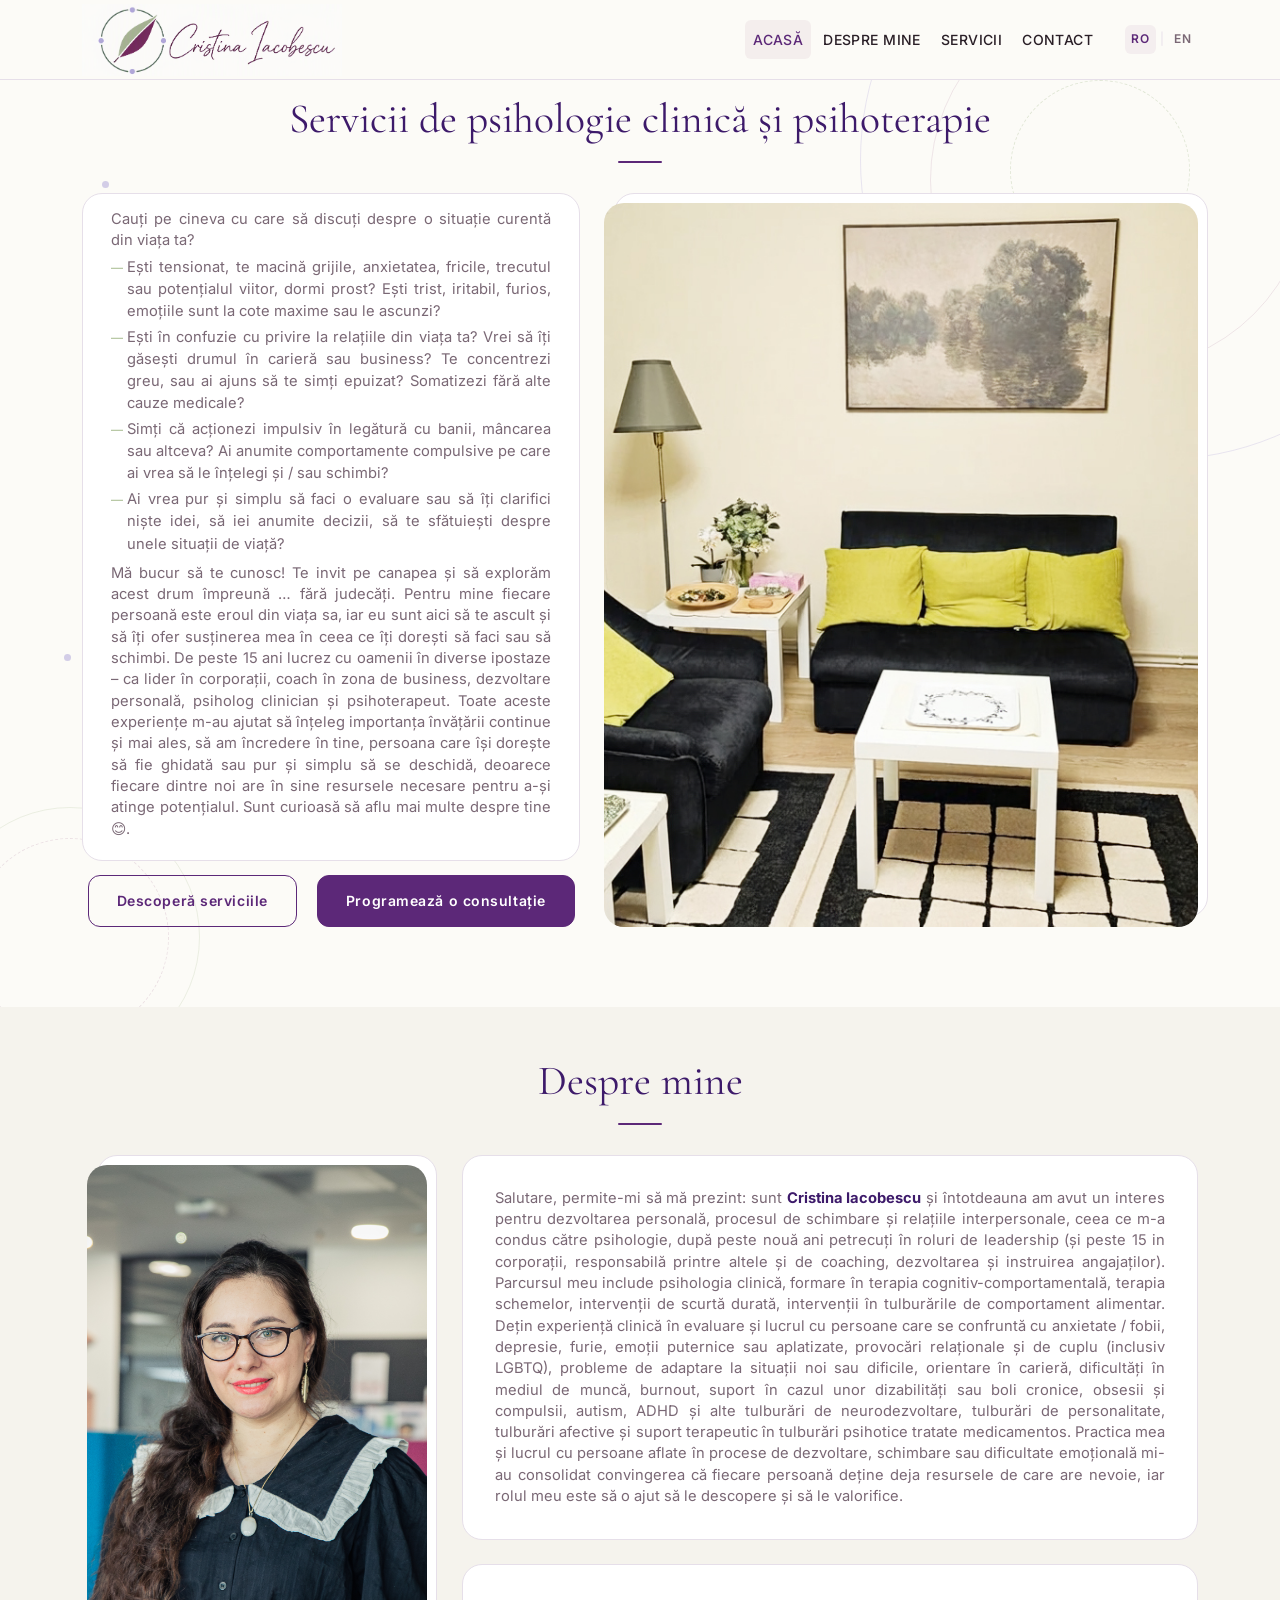
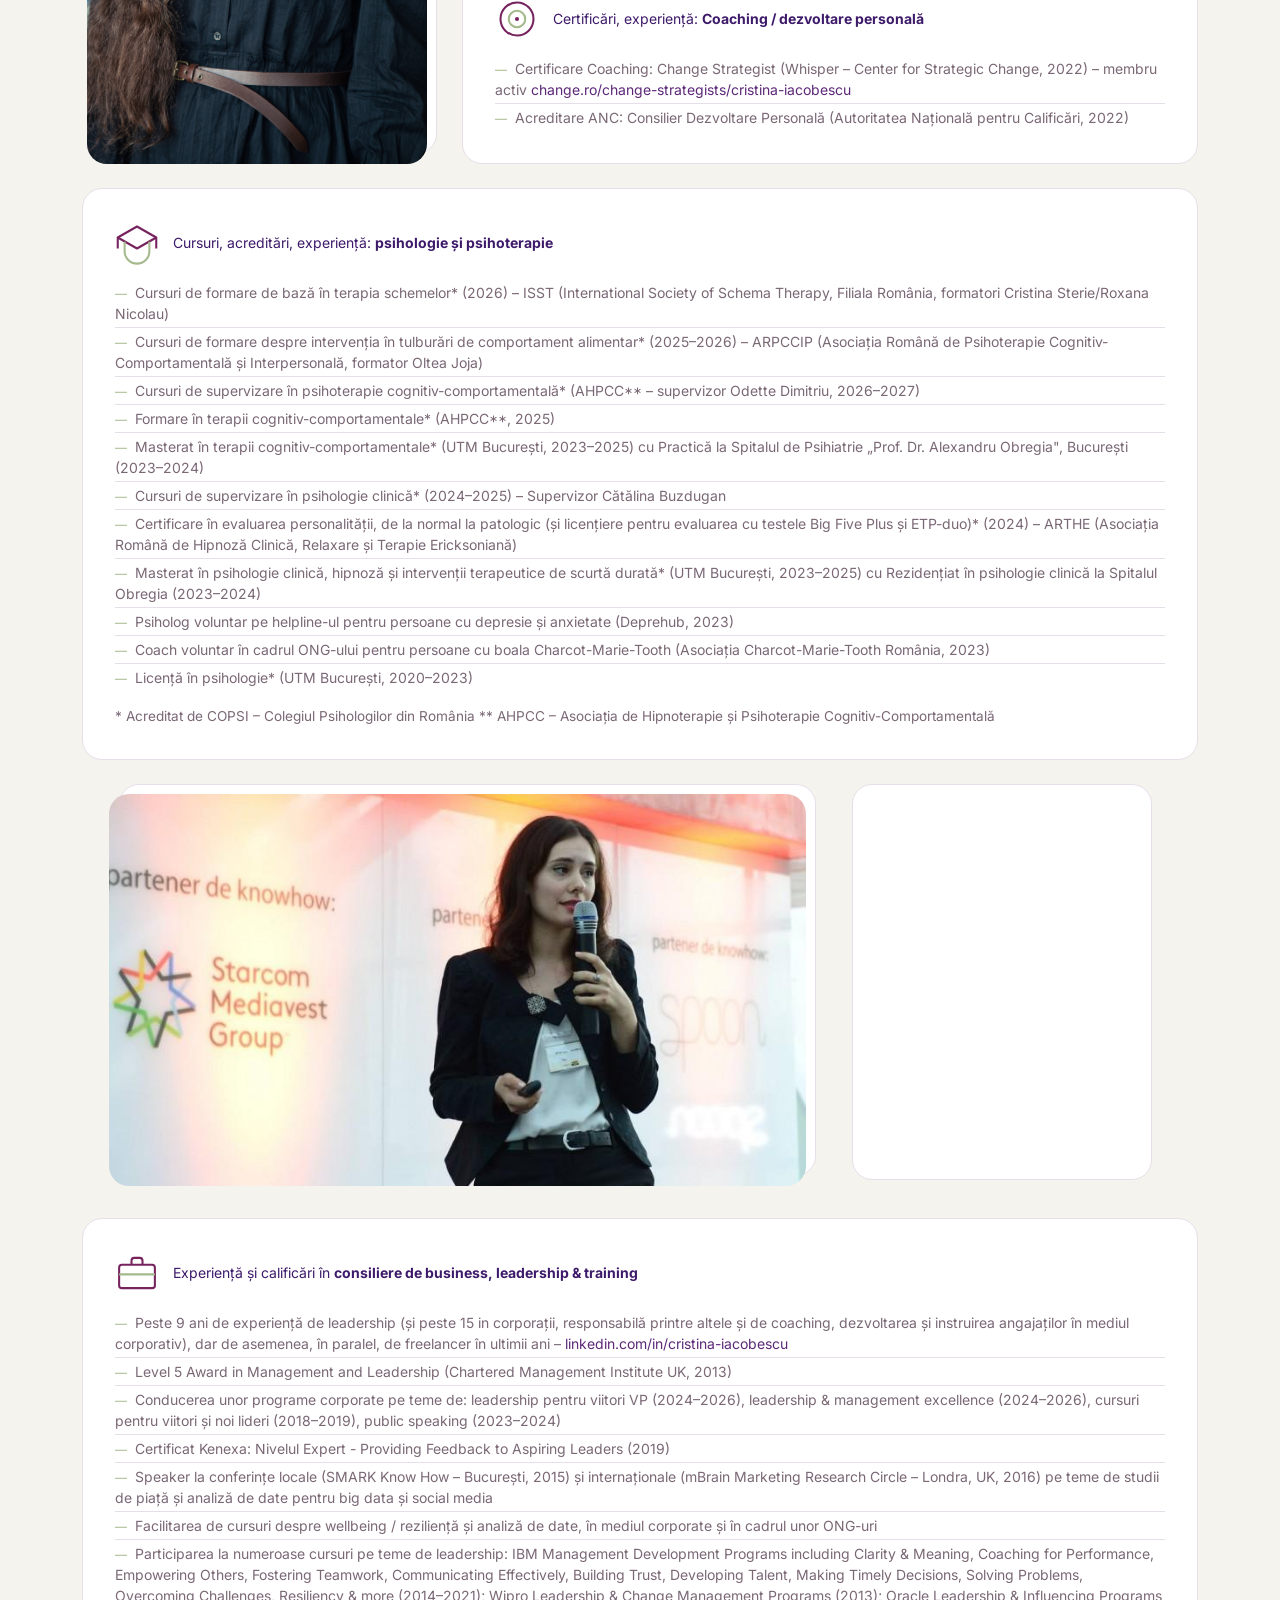
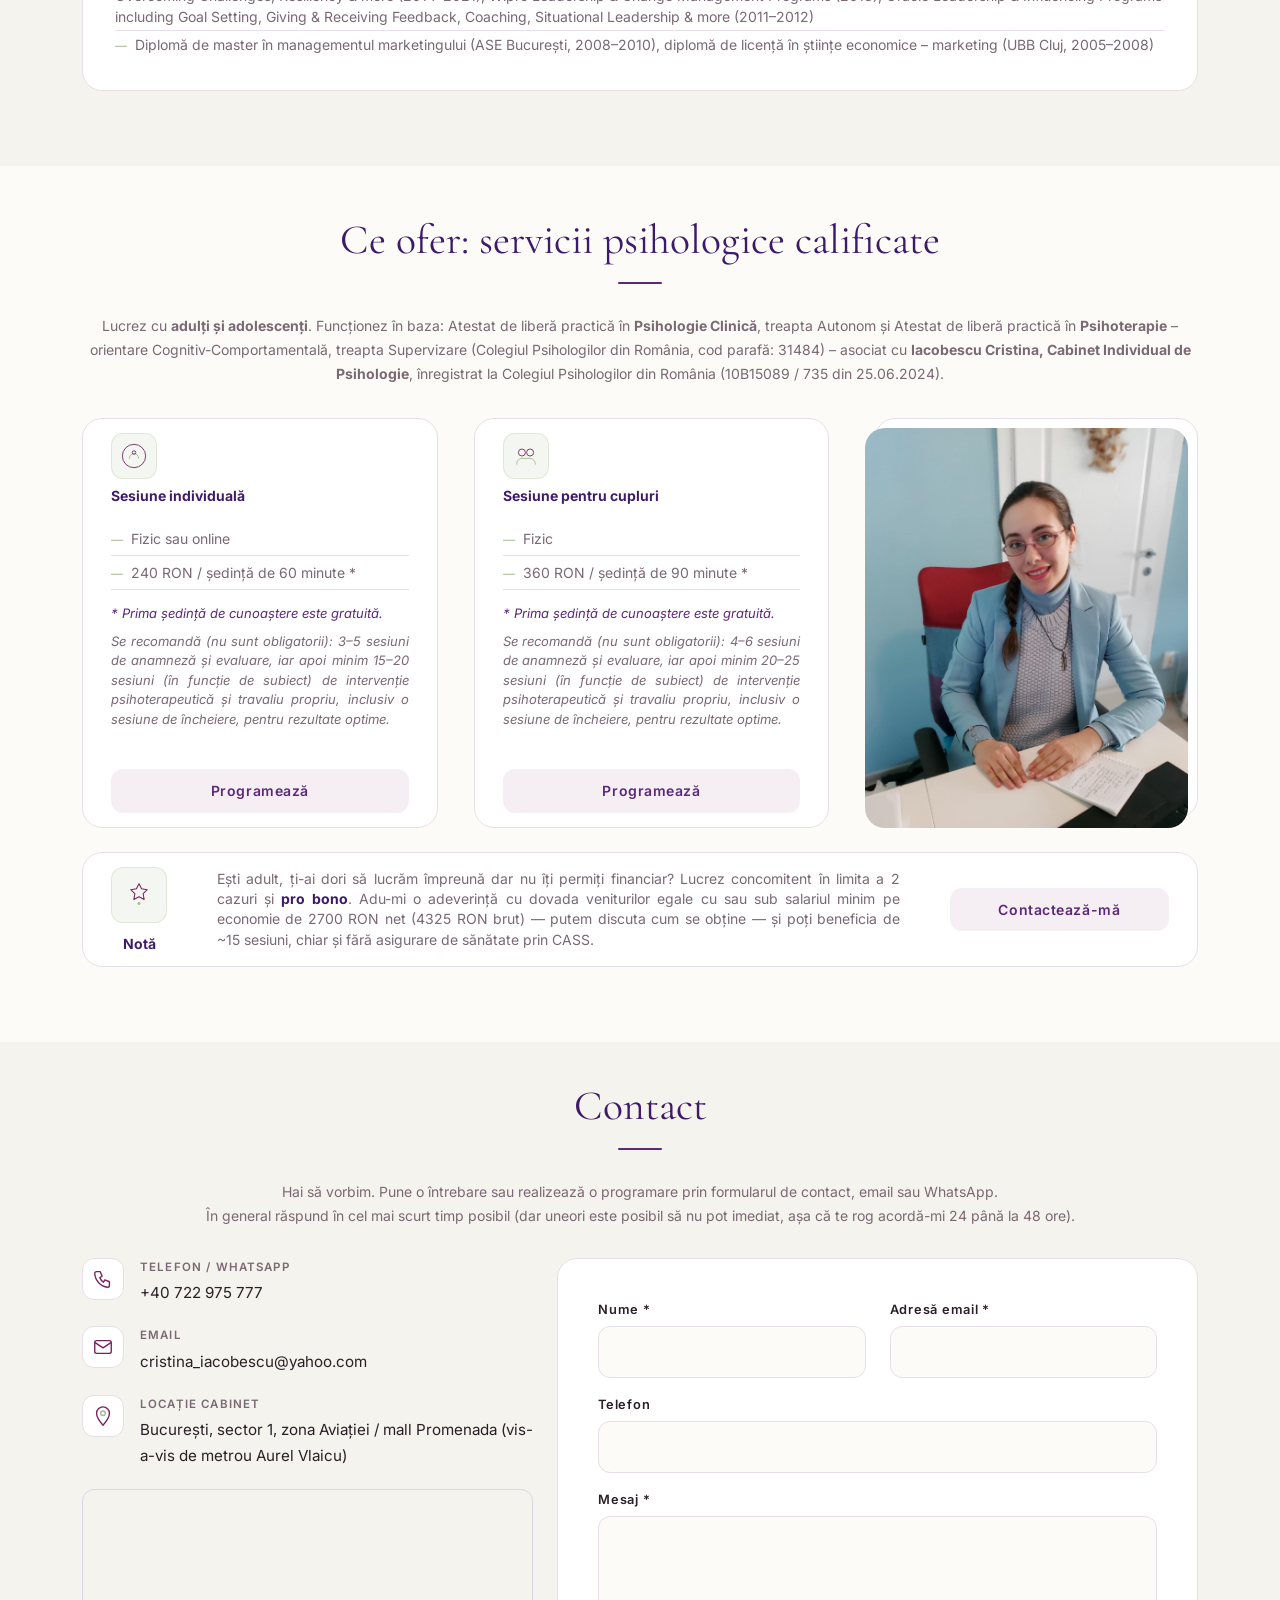
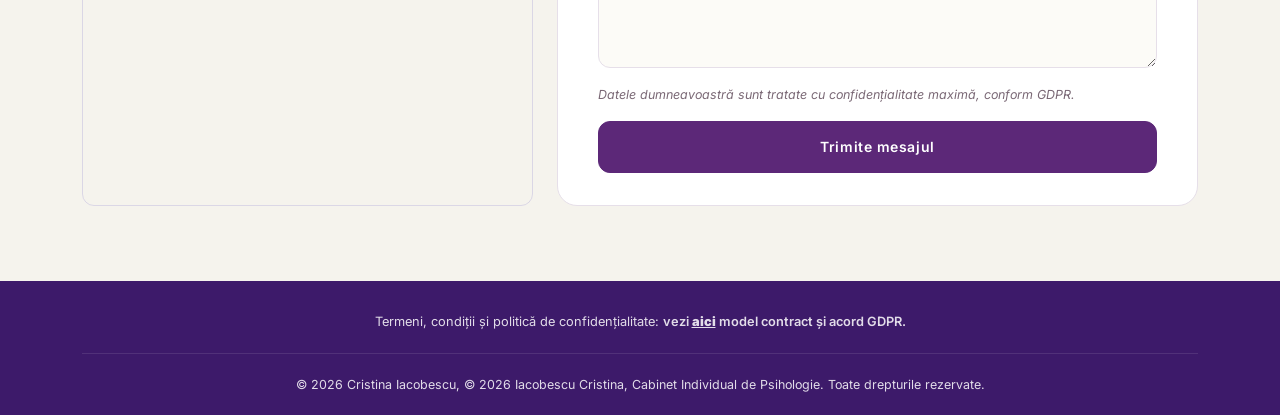
==== commit 53c59680: "Update index.html" ====
--- a/index.html
+++ b/index.html
@@ -3,8 +3,33 @@
 <head>
   <meta charset="UTF-8" />
   <meta name="viewport" content="width=device-width, initial-scale=1.0" />
-  <meta name="description" content="Cristina Iacobescu — Psiholog Clinician & Psihoterapeut. Psihologie clinică, psihoterapie cognitiv-comportamentală, consiliere și evaluare psihologică." />
-  <title>Cristina Iacobescu — Psiholog Clinician & Psihoterapeut</title>
+  <meta name="description" content="Evaluare psihologică, psihoterapie, online și fizic, în București, sector 1 (Aviației, lângă metrou / mall Promenada)." />
+  <title>Cristina Iacobescu — Psiholog & Psihoterapeut</title>
+  <link rel="canonical" href="https://psihoterapie.github.io/cristina-iacobescu/" />
+  <meta property="og:type" content="website" />
+  <meta property="og:site_name" content="psihoterapie.github.io/cristina-iacobescu" />
+  <meta property="og:locale" content="ro_RO" />
+  <meta property="og:title" content="Cristina Iacobescu — Psiholog Clinician &amp; Psihoterapeut" />
+  <meta property="og:description" content="Evaluare psihologică, psihoterapie, online și fizic, în București, sector 1 (Aviației, lângă metrou / mall Promenada)." />
+  <meta property="og:url" content="https://psihoterapie.github.io/cristina-iacobescu/" />
+  <meta property="og:image" content="https://psihoterapie.github.io/cristina-iacobescu/pics/logo.png" />
+  <meta name="twitter:card" content="summary_large_image" />
+  <script type="application/ld+json">
+  {
+    "@context": "https://schema.org",
+    "@type": "ProfessionalService",
+    "name": "Iacobescu Cristina, Cabinet Individual de Psihologie",
+    "url": "https://psihoterapie.github.io/cristina-iacobescu/",
+    "image": "https://psihoterapie.github.io/cristina-iacobescu/pics/logo.png",
+    "telephone": "+40722975777",
+    "email": "cristina_iacobescu@yahoo.com",
+    "description": "Psihologie clinică, psihoterapie cognitiv-comportamentală, consiliere și evaluare psihologică pentru adulți și adolescenți.",
+    "address": { "@type": "PostalAddress", "addressLocality": "București", "addressRegion": "Sector 1", "addressCountry": "RO" },
+    "geo": { "@type": "GeoCoordinates", "latitude": 44.480172, "longitude": 26.0999533 },
+    "founder": { "@type": "Person", "name": "Cristina Iacobescu", "jobTitle": "Psiholog Clinician & Psihoterapeut" },
+    "knowsLanguage": ["ro", "en"]
+  }
+  </script>
   <link rel="preconnect" href="https://fonts.googleapis.com" />
   <link rel="preconnect" href="https://fonts.gstatic.com" crossorigin />
   <link href="https://fonts.googleapis.com/css2?family=Cormorant+Garamond:ital,wght@0,300;0,400;0,600;1,300;1,400&family=Inter:wght@300;400;500;600;700;800&display=swap" rel="stylesheet" />
@@ -99,7 +124,7 @@
                 <li>Ești tensionat, te macină grijile, anxietatea, fricile, trecutul sau potențialul viitor, dormi prost? Ești trist, iritabil, furios, emoțiile sunt la cote maxime sau le ascunzi?</li>
                 <li>Ești în confuzie cu privire la relațiile din viața ta? Vrei să îți găsești drumul în carieră sau business? Te concentrezi greu, sau ai ajuns să te simți epuizat? Somatizezi fără alte cauze medicale?</li>
                 <li>Simți că acționezi impulsiv în legătură cu banii, mâncarea sau altceva? Ai anumite comportamente compulsive pe care ai vrea să le înțelegi și / sau schimbi?</li>
-                <li>Ai vrea pur și simplu să faci o evaluare sau să îți clarifici niște idei, iei niște decizii, te sfătuiești despre niște situații de viață?</li>
+                <li>Ai vrea pur și simplu să faci o evaluare sau să îți clarifici niște idei, să iei anumite decizii, să te sfătuiești despre unele situații de viață?</li>
               </ul>
               <p class="mt-3">Mă bucur să te cunosc! Te invit pe canapea și să explorăm acest drum împreună … fără judecăți. Pentru mine fiecare persoană este eroul din viața sa, iar eu sunt aici să te ascult și să îți ofer susținerea mea în ceea ce îți dorești să faci sau să schimbi. De peste 15 ani lucrez cu oamenii în diverse ipostaze – ca lider în corporații, coach în zona de business, dezvoltare personală, psiholog clinician și psihoterapeut. Toate aceste experiențe m-au ajutat să înțeleg importanța învățării continue și mai ales, să am încredere în tine, persoana care își dorește să fie ghidată sau pur și simplu să se deschidă, deoarece fiecare dintre noi are în sine resursele necesare pentru a-și atinge potențialul. Sunt curioasă să aflu mai multe despre tine 😊.</p>
             </div>
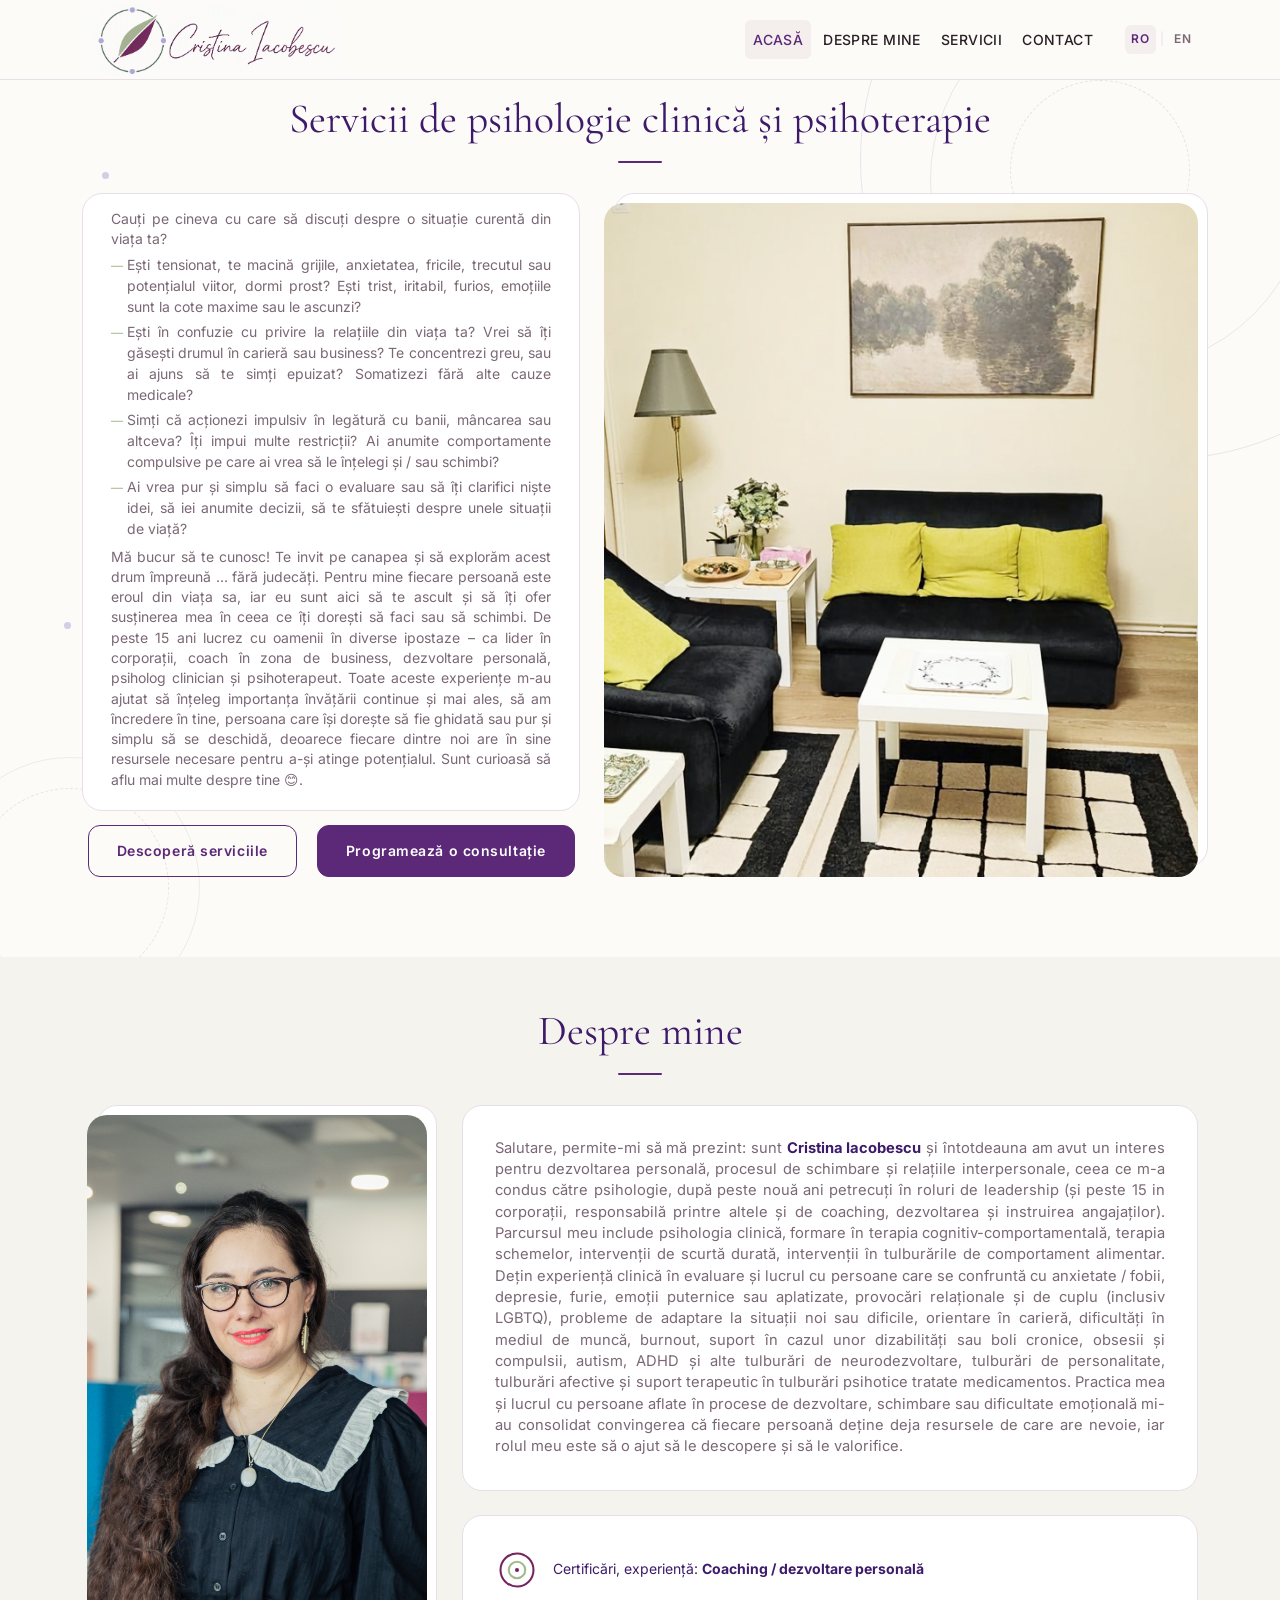
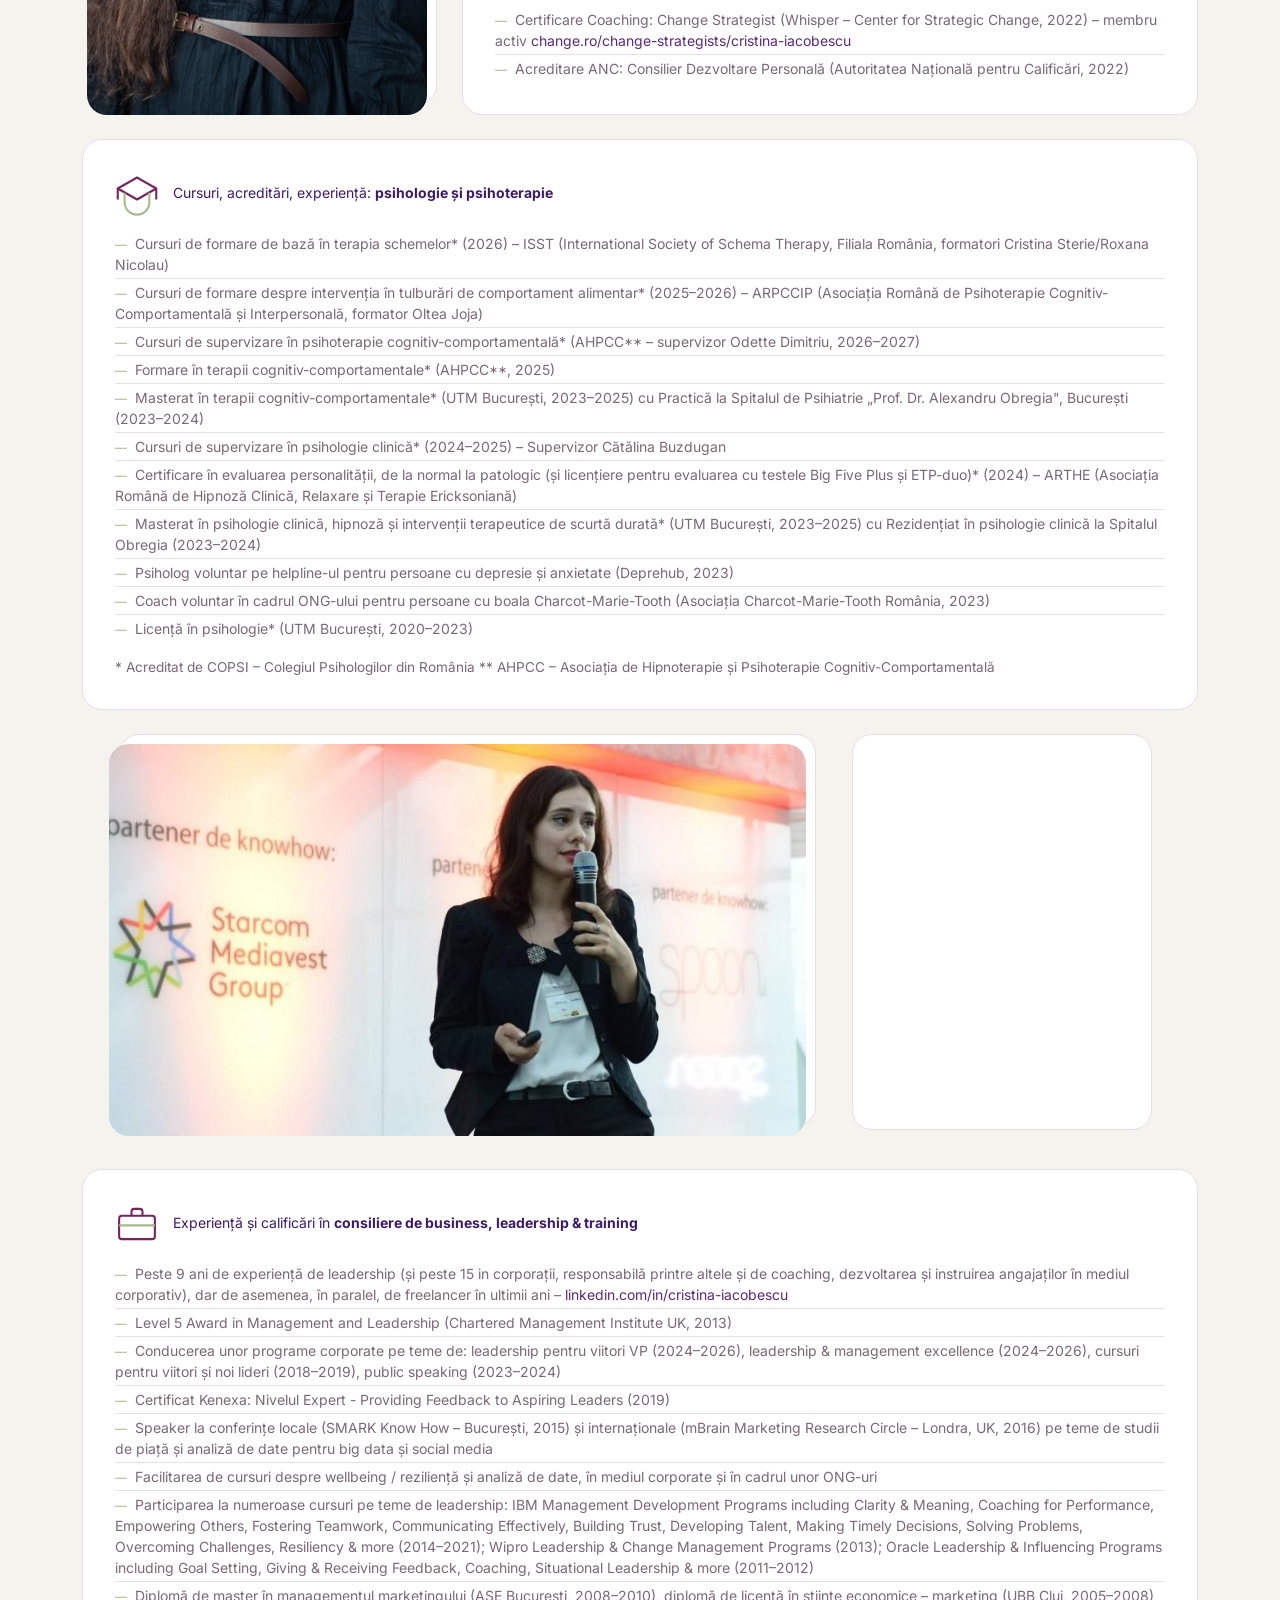
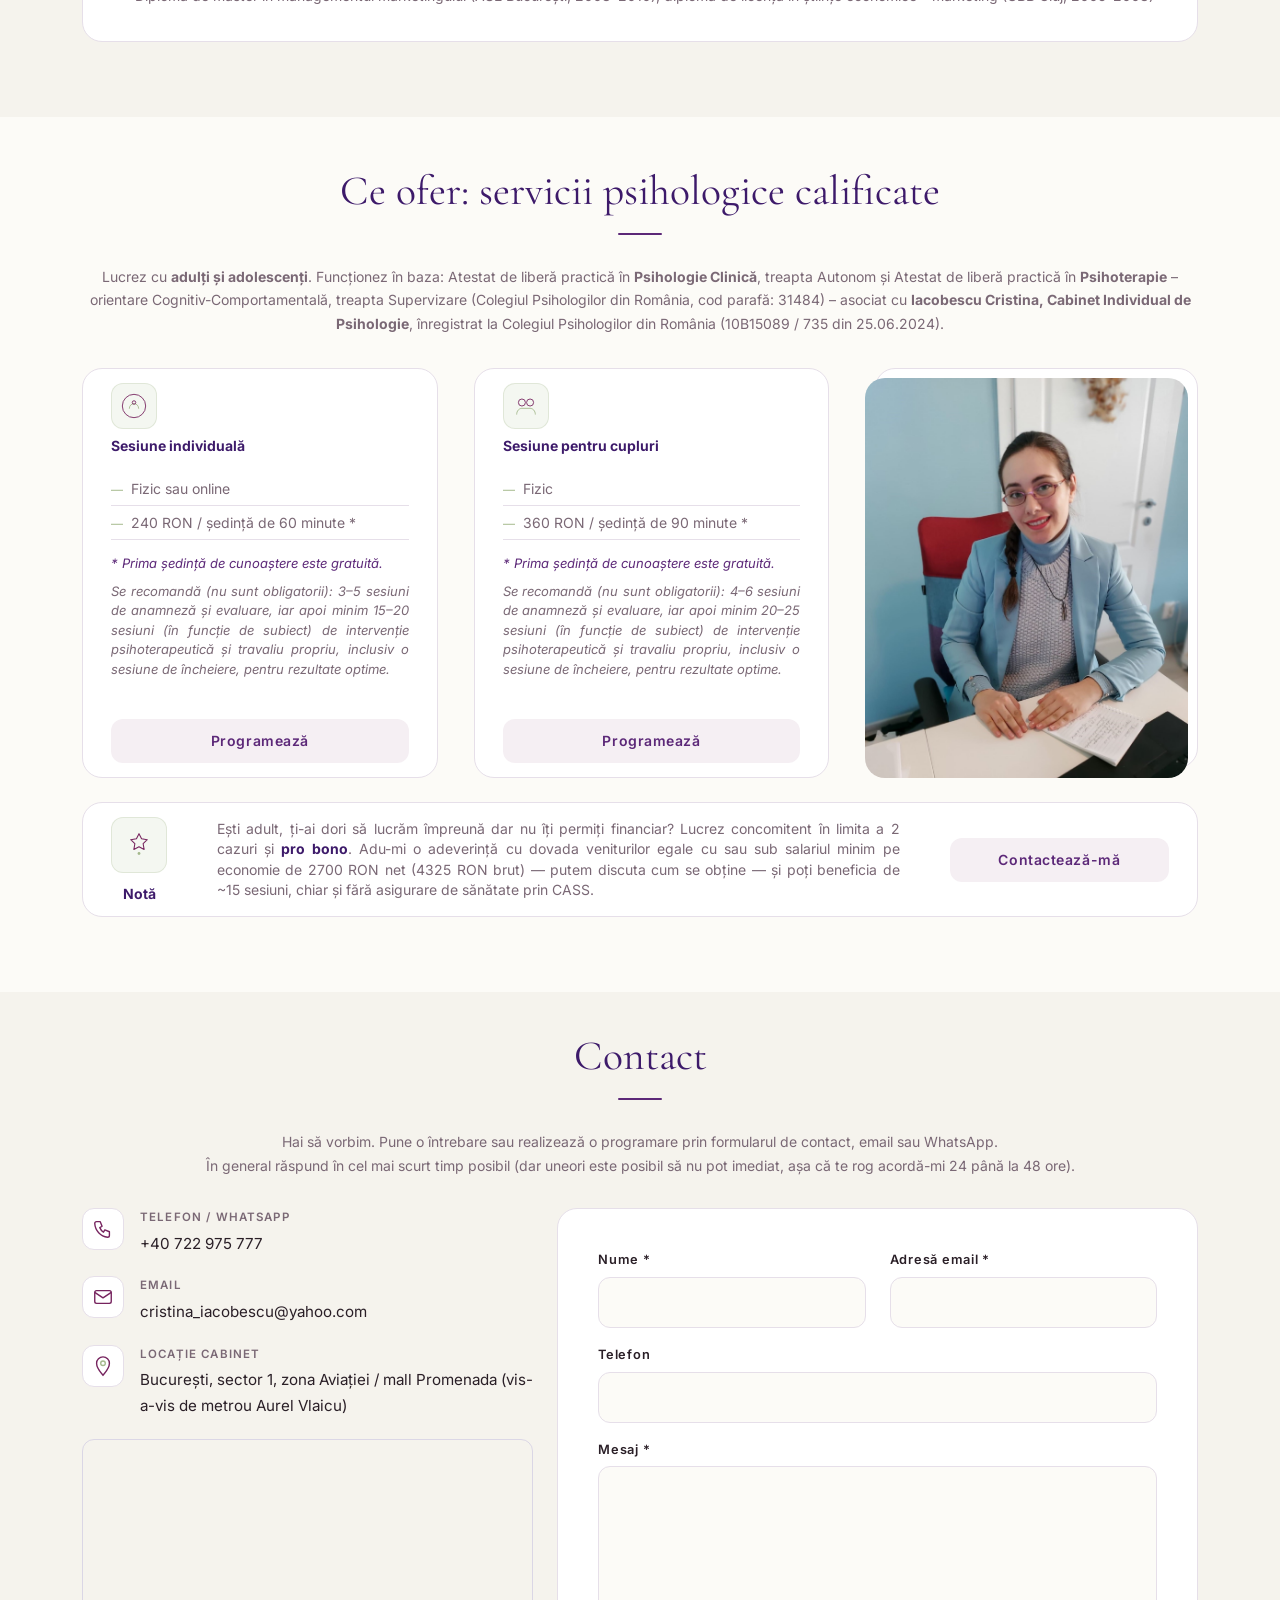
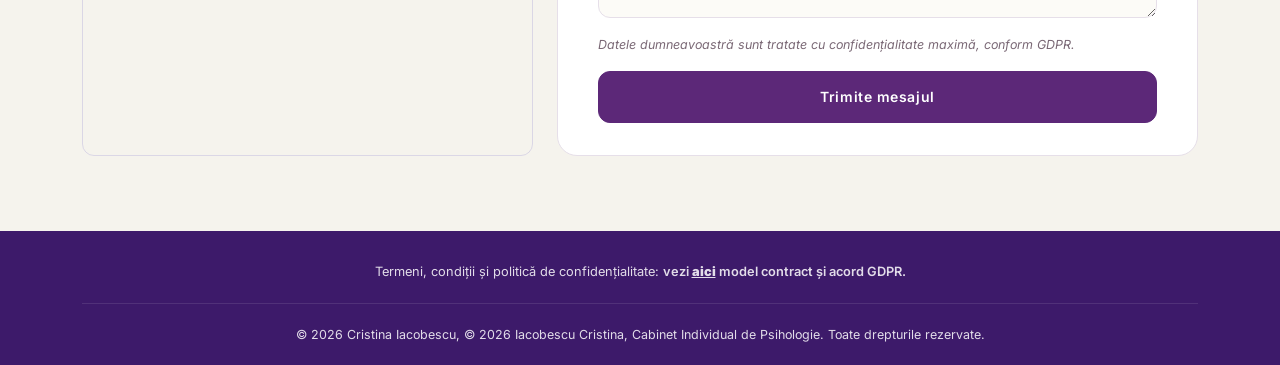
==== commit 6db03520: "update" ====
--- a/index.html
+++ b/index.html
@@ -123,7 +123,7 @@
               <ul class="ci-hero-list">
                 <li>Ești tensionat, te macină grijile, anxietatea, fricile, trecutul sau potențialul viitor, dormi prost? Ești trist, iritabil, furios, emoțiile sunt la cote maxime sau le ascunzi?</li>
                 <li>Ești în confuzie cu privire la relațiile din viața ta? Vrei să îți găsești drumul în carieră sau business? Te concentrezi greu, sau ai ajuns să te simți epuizat? Somatizezi fără alte cauze medicale?</li>
-                <li>Simți că acționezi impulsiv în legătură cu banii, mâncarea sau altceva? Ai anumite comportamente compulsive pe care ai vrea să le înțelegi și / sau schimbi?</li>
+                <li>Simți că acționezi impulsiv în legătură cu banii, mâncarea sau altceva? Îți impui multe restricții? Ai anumite comportamente compulsive pe care ai vrea să le înțelegi și / sau schimbi?</li>
                 <li>Ai vrea pur și simplu să faci o evaluare sau să îți clarifici niște idei, să iei anumite decizii, să te sfătuiești despre unele situații de viață?</li>
               </ul>
               <p class="mt-3">Mă bucur să te cunosc! Te invit pe canapea și să explorăm acest drum împreună … fără judecăți. Pentru mine fiecare persoană este eroul din viața sa, iar eu sunt aici să te ascult și să îți ofer susținerea mea în ceea ce îți dorești să faci sau să schimbi. De peste 15 ani lucrez cu oamenii în diverse ipostaze – ca lider în corporații, coach în zona de business, dezvoltare personală, psiholog clinician și psihoterapeut. Toate aceste experiențe m-au ajutat să înțeleg importanța învățării continue și mai ales, să am încredere în tine, persoana care își dorește să fie ghidată sau pur și simplu să se deschidă, deoarece fiecare dintre noi are în sine resursele necesare pentru a-și atinge potențialul. Sunt curioasă să aflu mai multe despre tine 😊.</p>
@@ -133,14 +133,14 @@
               <ul class="ci-hero-list">
                 <li>Are you tense, weighed down by worries, anxiety, fears, the past or a potential future, sleeping badly? Are you sad, irritable, angry, are your emotions running at their peak or do you hide them?</li>
                 <li>Are you confused about the relationships in your life? Do you want to find your way in your career or business? Do you find it hard to concentrate, or have you ended up feeling exhausted? Do you experience physical symptoms with no other medical cause?</li>
-                <li>Do you feel you act impulsively with money, food or something else? Do you have certain compulsive behaviours you would like to understand and / or change?</li>
+                <li>Do you feel you act impulsively with money, food or something else? Do you impose many restrictions on yourself? Do you have certain compulsive behaviours you would like to understand and / or change?</li>
                 <li>Would you simply like to do an assessment or clarify some ideas, make some decisions, or get advice about some life situations?</li>
               </ul>
               <p class="mt-3">I'm delighted to meet you! I invite you to take a seat on the couch and let's explore this journey together … without judgement. For me, every person is the hero of their own life, and I am here to listen to you and offer my support in whatever you wish to do or change. For over 15 years I have been working with people in various roles – as a corporate leader, business coach, personal development coach, clinical psychologist and psychotherapist. All these experiences have helped me understand the importance of continuous learning and, above all, to have faith in you, the person who wants to be guided or simply to open up, because each of us already holds within ourselves the resources needed to reach our potential. I'm curious to learn more about you 😊.</p>
             </div>
           </div>
           <div class="ci-hero-actions text-center" style="margin-top:14px">
-            <a href="#services" class="ci-btn ci-btn--ghost" data-ro="Descoperă serviciile" data-en="Explore services">Descoperă serviciile</a>
+            <a href="#services" class="ci-btn ci-btn--ghost" data-ro="Descoperă serviciile" data-en="Explore Services">Descoperă serviciile</a>
             <a href="#contact" class="ci-btn ci-btn--primary ms-3" data-ro="Programează o consultație" data-en="Book a Consultation">Programează o consultație</a>
           </div>
         </div>
--- a/styles.css
+++ b/styles.css
@@ -415,6 +415,7 @@
 }
 .ci-hero-text p {
   margin-bottom: 0.75rem;
+  font-size: 14px;
 }
 .ci-hero-text p:has(+ .ci-hero-list) {
   margin-bottom: 0;
@@ -443,7 +444,7 @@
   position: relative;
   padding-left: 16px;
   margin-bottom: 4px;
-  font-size: 0.92rem;
+  font-size: 14px;
   color: var(--ci-text-muted);
   line-height: 1.5;
 }
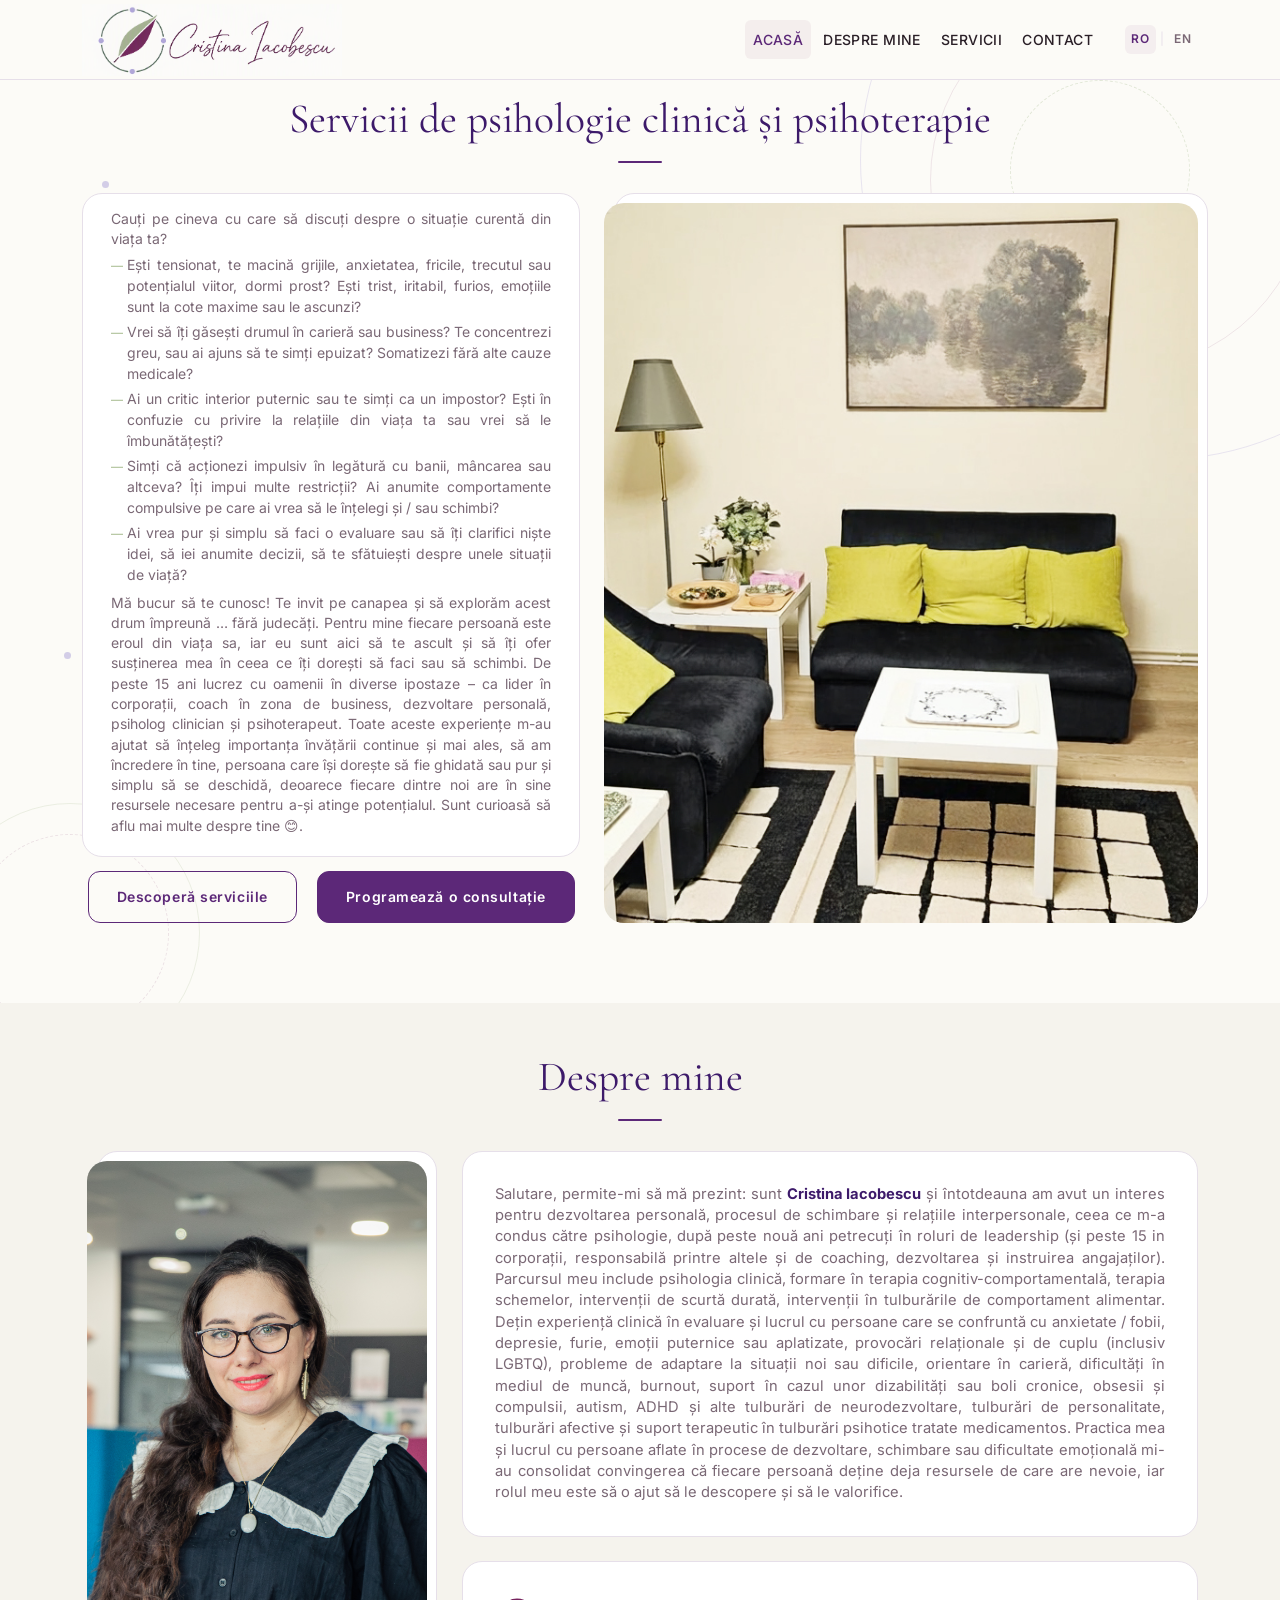
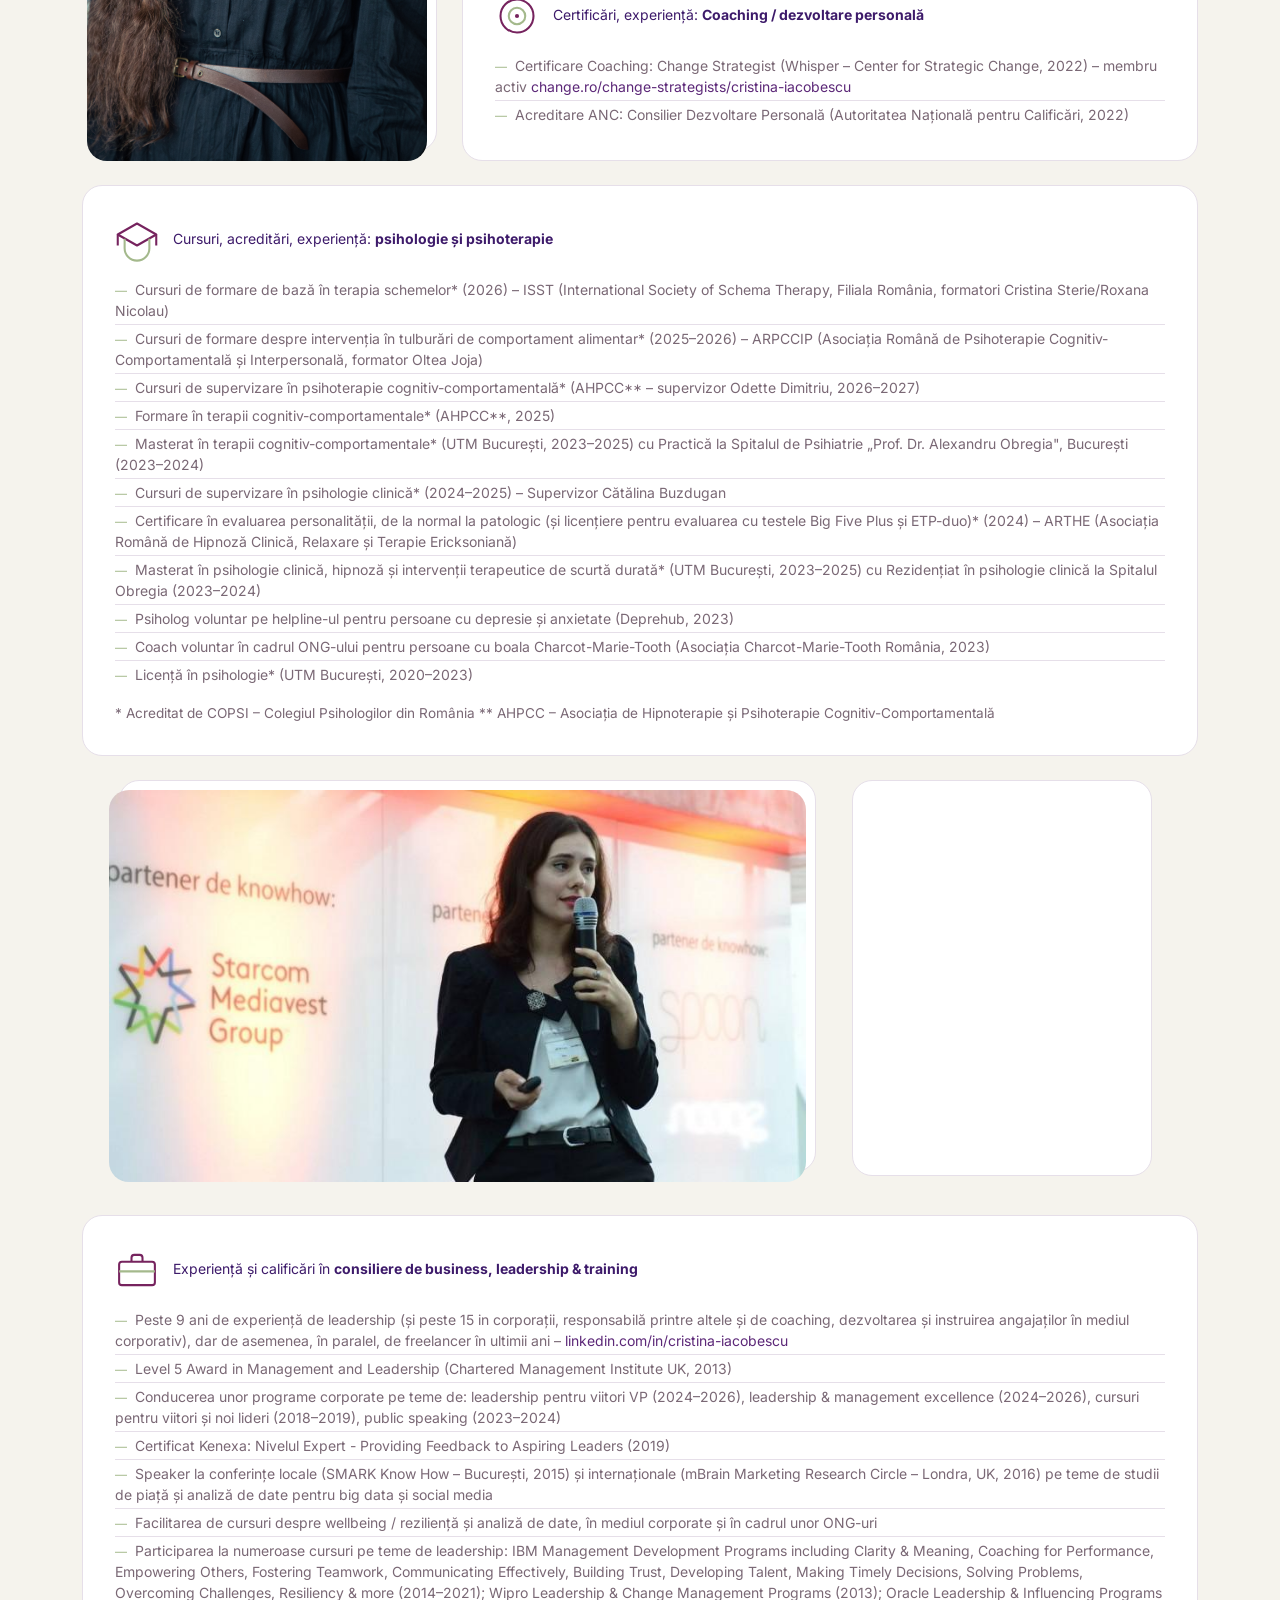
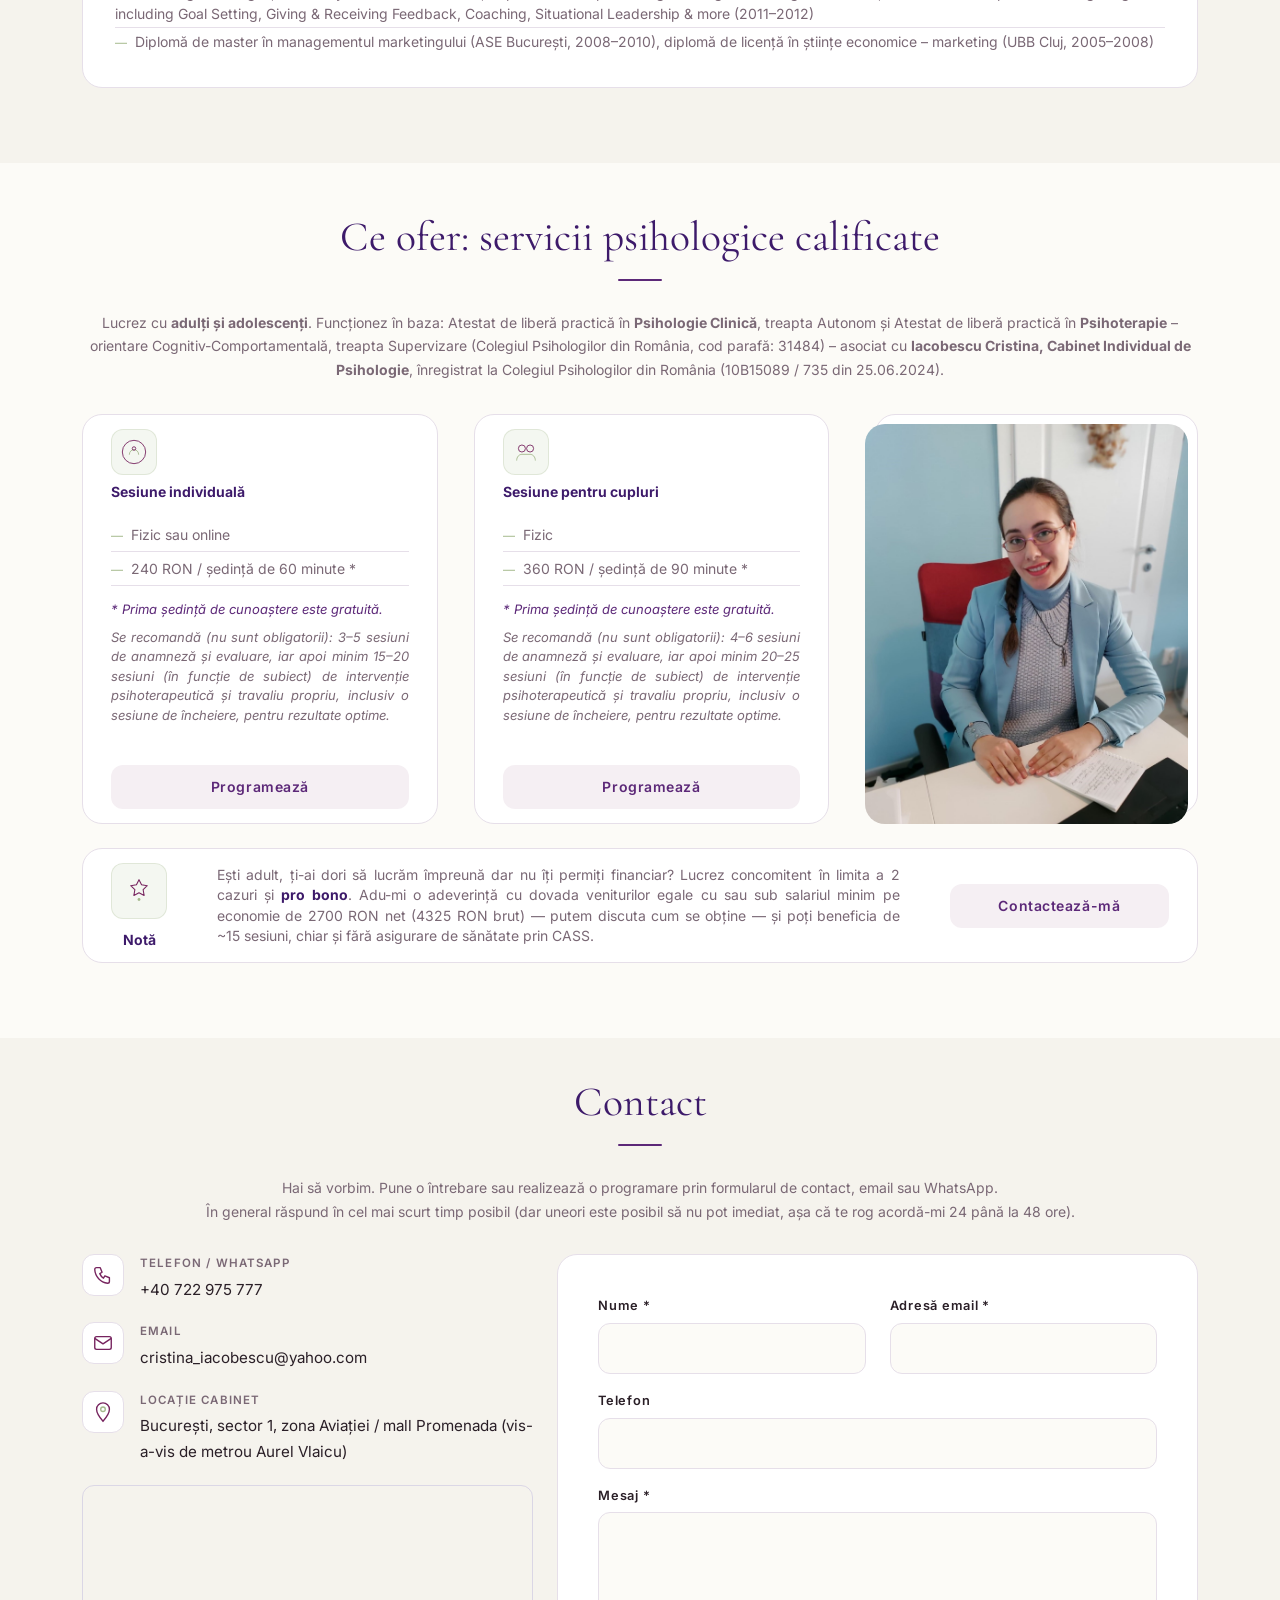
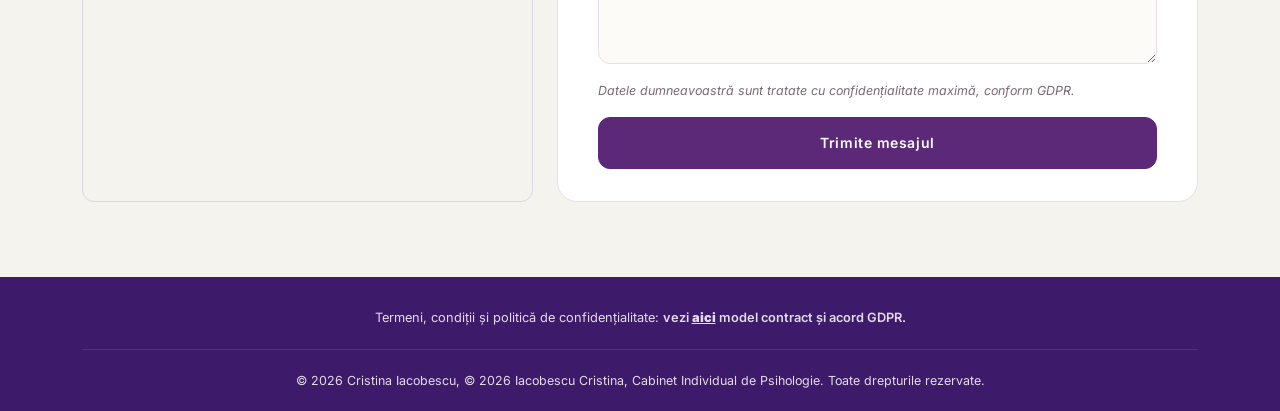
==== commit f093c250: "Update index.html" ====
--- a/index.html
+++ b/index.html
@@ -122,7 +122,8 @@
               <p>Cauți pe cineva cu care să discuți despre o situație curentă din viața ta?</p>
               <ul class="ci-hero-list">
                 <li>Ești tensionat, te macină grijile, anxietatea, fricile, trecutul sau potențialul viitor, dormi prost? Ești trist, iritabil, furios, emoțiile sunt la cote maxime sau le ascunzi?</li>
-                <li>Ești în confuzie cu privire la relațiile din viața ta? Vrei să îți găsești drumul în carieră sau business? Te concentrezi greu, sau ai ajuns să te simți epuizat? Somatizezi fără alte cauze medicale?</li>
+                <li>Vrei să îți găsești drumul în carieră sau business? Te concentrezi greu, sau ai ajuns să te simți epuizat? Somatizezi fără alte cauze medicale?</li>
+                <li>Ai un critic interior puternic sau te simți ca un impostor? Ești în confuzie cu privire la relațiile din viața ta sau vrei să le îmbunătățești?</li>
                 <li>Simți că acționezi impulsiv în legătură cu banii, mâncarea sau altceva? Îți impui multe restricții? Ai anumite comportamente compulsive pe care ai vrea să le înțelegi și / sau schimbi?</li>
                 <li>Ai vrea pur și simplu să faci o evaluare sau să îți clarifici niște idei, să iei anumite decizii, să te sfătuiești despre unele situații de viață?</li>
               </ul>
@@ -132,8 +133,9 @@
               <p>Looking for someone to talk to about a current situation in your life?</p>
               <ul class="ci-hero-list">
                 <li>Are you tense, weighed down by worries, anxiety, fears, the past or a potential future, sleeping badly? Are you sad, irritable, angry, are your emotions running at their peak or do you hide them?</li>
-                <li>Are you confused about the relationships in your life? Do you want to find your way in your career or business? Do you find it hard to concentrate, or have you ended up feeling exhausted? Do you experience physical symptoms with no other medical cause?</li>
-                <li>Do you feel you act impulsively with money, food or something else? Do you impose many restrictions on yourself? Do you have certain compulsive behaviours you would like to understand and / or change?</li>
+                <li>Want to find your way in your career or business? Do you find it hard to concentrate, or have you ended up feeling exhausted? Do you experience physical symptoms with no other medical cause?</li>
+                <li>You have a strong inner critic or sometimes feel like an impostor? Are you confused about the relationships in your life, or just want to improve them?</li>
+                <li>Do you act impulsively with money, food or something else? Or impose many restrictions on yourself? Do you have certain compulsive behaviours you would like to understand and / or change?</li>
                 <li>Would you simply like to do an assessment or clarify some ideas, make some decisions, or get advice about some life situations?</li>
               </ul>
               <p class="mt-3">I'm delighted to meet you! I invite you to take a seat on the couch and let's explore this journey together … without judgement. For me, every person is the hero of their own life, and I am here to listen to you and offer my support in whatever you wish to do or change. For over 15 years I have been working with people in various roles – as a corporate leader, business coach, personal development coach, clinical psychologist and psychotherapist. All these experiences have helped me understand the importance of continuous learning and, above all, to have faith in you, the person who wants to be guided or simply to open up, because each of us already holds within ourselves the resources needed to reach our potential. I'm curious to learn more about you 😊.</p>
